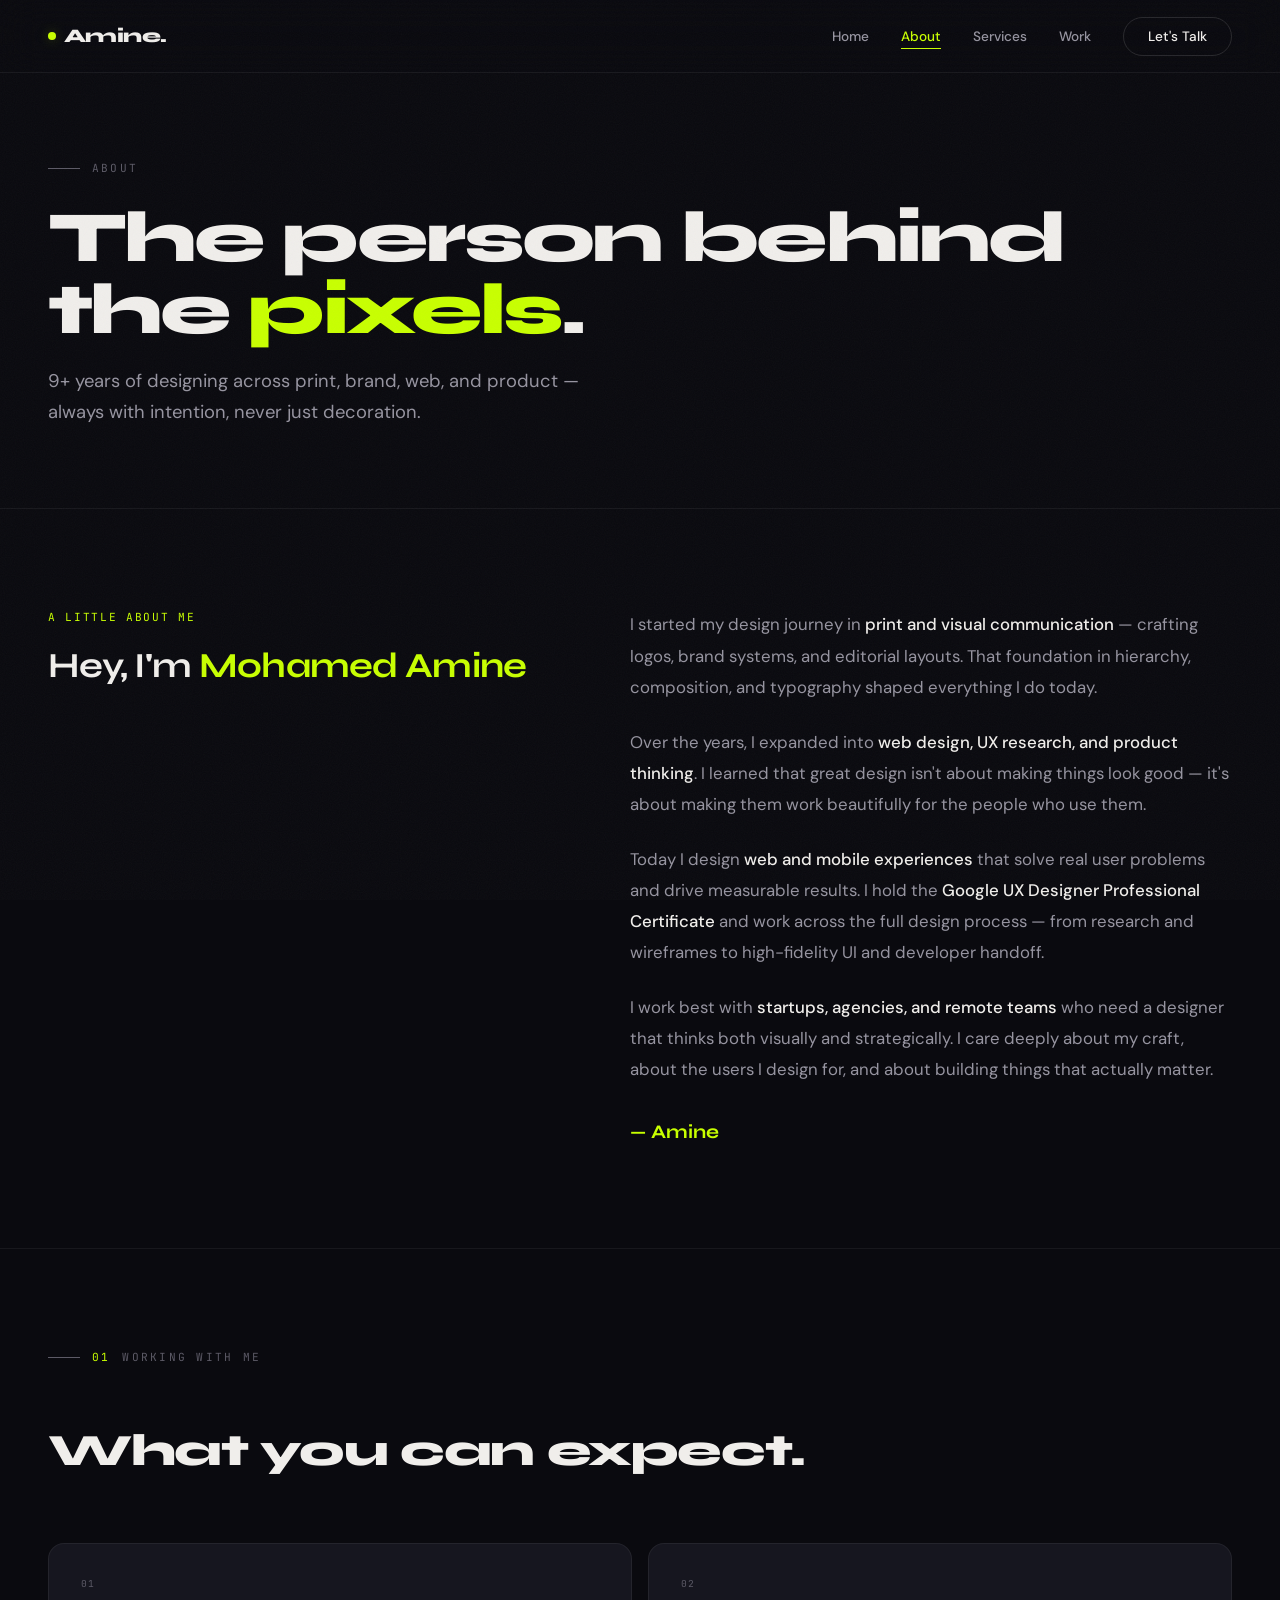
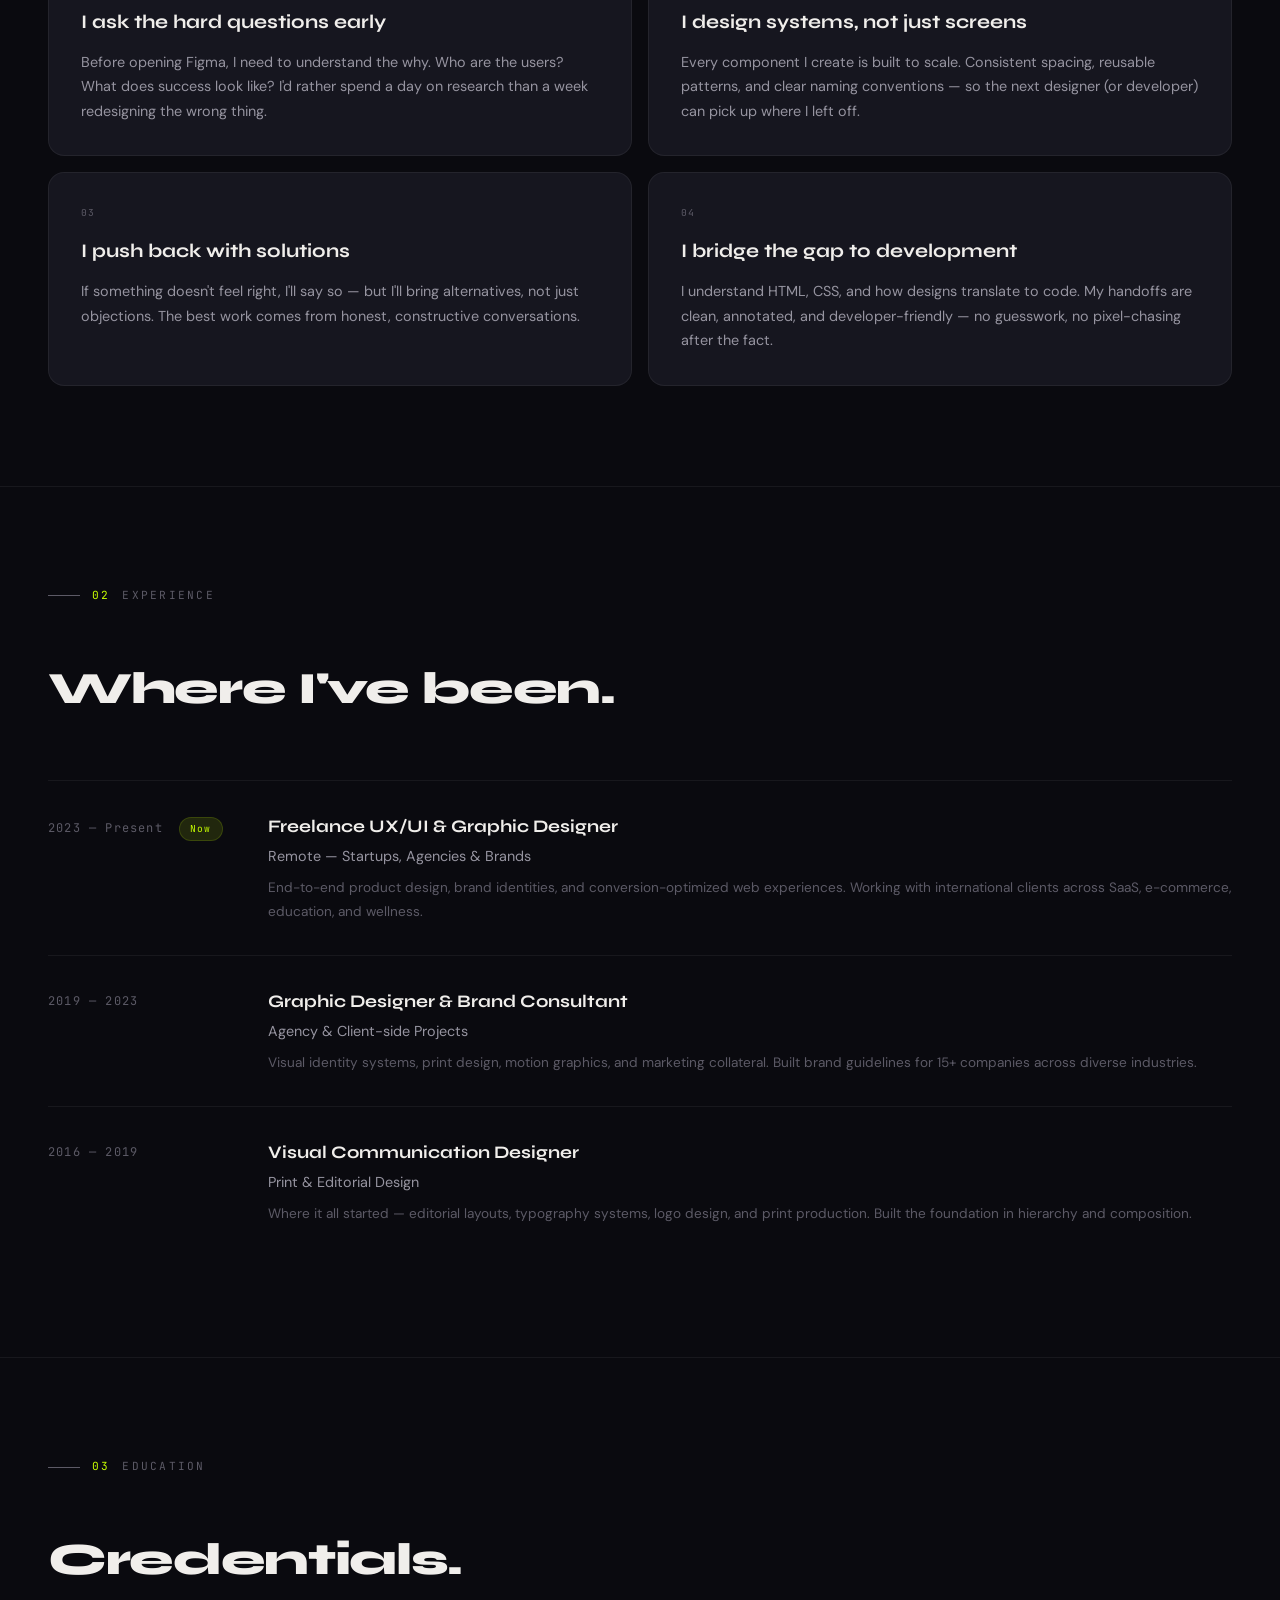
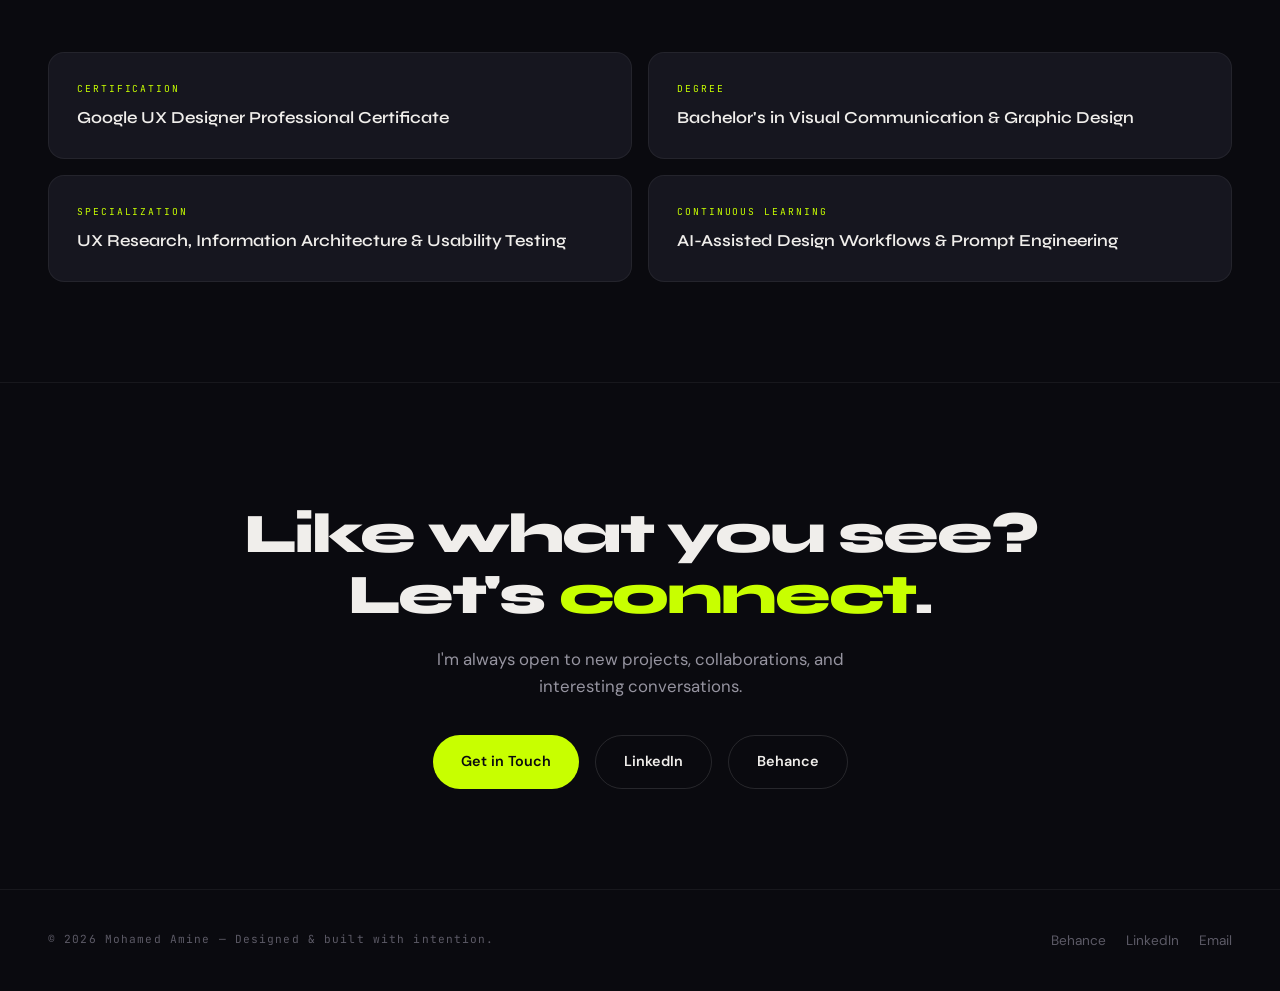
==== about.html @ fc35f78a "Add files via upload Add about page" ====
<!DOCTYPE html>
<html lang="en">
<head>
  <meta charset="UTF-8">
  <meta name="viewport" content="width=device-width, initial-scale=1.0">
  <title>About — Mohamed Amine</title>

  <!-- Same font stack as main portfolio -->
  <link rel="preconnect" href="https://fonts.googleapis.com">
  <link rel="preconnect" href="https://fonts.gstatic.com" crossorigin>
  <link href="https://fonts.googleapis.com/css2?family=Syne:wght@400;500;600;700;800&family=DM+Sans:ital,opsz,wght@0,9..40,300;0,9..40,400;0,9..40,500;0,9..40,600;1,9..40,400&family=JetBrains+Mono:wght@300;400&display=swap" rel="stylesheet">

  <style>
    /* ═══════════════════════════════════════════════════════════════
       DESIGN TOKENS — Same as main portfolio
    ═══════════════════════════════════════════════════════════════ */
    :root {
      --bg-primary: #0a0a0f;
      --bg-secondary: #111118;
      --bg-card: #16161f;
      --bg-card-hover: #1c1c28;
      --text-primary: #f0eeeb;
      --text-secondary: #9694a0;
      --text-muted: #5c5a66;
      --accent: #c8ff00;
      --accent-dim: rgba(200, 255, 0, 0.12);
      --accent-glow: rgba(200, 255, 0, 0.25);
      --accent-secondary: #6366f1;
      --accent-tertiary: #f472b6;
      --border: rgba(255, 255, 255, 0.06);
      --border-hover: rgba(255, 255, 255, 0.12);
      --font-display: 'Syne', sans-serif;
      --font-body: 'DM Sans', sans-serif;
      --font-mono: 'JetBrains Mono', monospace;
      --container: 1280px;
      --radius: 16px;
      --radius-sm: 8px;
      --ease-out: cubic-bezier(0.16, 1, 0.3, 1);
    }

    /* ═══════════════════════════════════════════════════════════════
       RESET
    ═══════════════════════════════════════════════════════════════ */
    *, *::before, *::after { margin: 0; padding: 0; box-sizing: border-box; }
    html { scroll-behavior: smooth; -webkit-font-smoothing: antialiased; }
    body {
      font-family: var(--font-body);
      background: var(--bg-primary);
      color: var(--text-primary);
      line-height: 1.6;
      overflow-x: hidden;
    }
    ::selection { background: var(--accent); color: var(--bg-primary); }
    a { color: inherit; text-decoration: none; }

    /* ═══════════════════════════════════════════════════════════════
       NOISE OVERLAY
    ═══════════════════════════════════════════════════════════════ */
    .noise-overlay {
      position: fixed; inset: 0;
      pointer-events: none; z-index: 9999; opacity: 0.035;
      background-image: url("data:image/svg+xml,%3Csvg viewBox='0 0 256 256' xmlns='http://www.w3.org/2000/svg'%3E%3Cfilter id='noise'%3E%3CfeTurbulence type='fractalNoise' baseFrequency='0.9' numOctaves='4' stitchTiles='stitch'/%3E%3C/filter%3E%3Crect width='100%25' height='100%25' filter='url(%23noise)'/%3E%3C/svg%3E");
      background-repeat: repeat; background-size: 256px 256px;
    }

    /* ═══════════════════════════════════════════════════════════════
       NAVIGATION — Same frosted glass navbar
    ═══════════════════════════════════════════════════════════════ */
    .navbar {
      position: fixed; top: 0; left: 0; width: 100%; z-index: 1000;
      padding: 0 clamp(20px, 4vw, 48px);
      background: rgba(10, 10, 15, 0.8);
      backdrop-filter: blur(20px); -webkit-backdrop-filter: blur(20px);
      box-shadow: 0 1px 0 var(--border);
    }
    .navbar-inner {
      max-width: var(--container); margin: 0 auto;
      display: flex; align-items: center; justify-content: space-between; height: 72px;
    }
    .logo {
      font-family: var(--font-display); font-weight: 800; font-size: 1.2rem;
      letter-spacing: -0.03em; display: flex; align-items: center; gap: 8px;
    }
    .logo-dot {
      width: 8px; height: 8px; border-radius: 50%;
      background: var(--accent); box-shadow: 0 0 12px var(--accent-glow);
      animation: pulse 2s ease-in-out infinite;
    }
    @keyframes pulse { 0%, 100% { opacity: 1; transform: scale(1); } 50% { opacity: 0.6; transform: scale(0.8); } }

    .nav-links { display: flex; align-items: center; gap: 32px; list-style: none; }
    .nav-links a {
      font-size: 0.85rem; font-weight: 500; color: var(--text-secondary);
      transition: color 0.3s; position: relative;
    }
    .nav-links a::after {
      content: ''; position: absolute; bottom: -4px; left: 0;
      width: 0; height: 1.5px; background: var(--accent);
      transition: width 0.3s var(--ease-out);
    }
    .nav-links a:hover { color: var(--text-primary); }
    .nav-links a:hover::after { width: 100%; }
    .nav-links a.active { color: var(--accent); }
    .nav-links a.active::after { width: 100%; }
    .nav-cta {
      padding: 10px 24px; border: 1px solid var(--border-hover);
      border-radius: 100px; color: var(--text-primary) !important;
      transition: all 0.3s var(--ease-out);
    }
    .nav-cta:hover { background: var(--accent); color: var(--bg-primary) !important; border-color: var(--accent); }
    .nav-cta:hover::after { display: none; }

    .hamburger { display: none; flex-direction: column; gap: 5px; cursor: pointer; background: none; border: none; padding: 8px; }
    .hamburger span { display: block; width: 24px; height: 1.5px; background: var(--text-primary); transition: all 0.3s var(--ease-out); }
    .hamburger.active span:nth-child(1) { transform: rotate(45deg) translate(4px, 4px); }
    .hamburger.active span:nth-child(2) { opacity: 0; }
    .hamburger.active span:nth-child(3) { transform: rotate(-45deg) translate(4px, -4px); }

    /* ═══════════════════════════════════════════════════════════════
       UTILITIES
    ═══════════════════════════════════════════════════════════════ */
    .container { max-width: var(--container); margin: 0 auto; padding: 0 clamp(20px, 4vw, 48px); }
    .section-label {
      font-family: var(--font-mono); font-size: 0.7rem; letter-spacing: 0.2em;
      text-transform: uppercase; color: var(--text-muted);
      display: flex; align-items: center; gap: 12px; margin-bottom: 48px;
    }
    .section-label::before { content: ''; width: 32px; height: 1px; background: var(--text-muted); }
    .section-label .num { color: var(--accent); }

    .reveal {
      opacity: 0; transform: translateY(40px);
      transition: opacity 0.8s var(--ease-out), transform 0.8s var(--ease-out);
    }
    .reveal.visible { opacity: 1; transform: translateY(0); }

    /* ═══════════════════════════════════════════════════════════════
       PAGE HERO — Clean, minimal intro
    ═══════════════════════════════════════════════════════════════ */
    .page-hero {
      padding: 160px 0 80px;
      border-bottom: 1px solid var(--border);
    }
    .page-hero-label {
      font-family: var(--font-mono); font-size: 0.7rem; letter-spacing: 0.2em;
      text-transform: uppercase; color: var(--text-muted); margin-bottom: 24px;
      display: flex; align-items: center; gap: 12px;
    }
    .page-hero-label::before { content: ''; width: 32px; height: 1px; background: var(--text-muted); }
    .page-hero h1 {
      font-family: var(--font-display); font-weight: 800;
      font-size: clamp(2.5rem, 6vw, 4.5rem); line-height: 1;
      letter-spacing: -0.04em; margin-bottom: 20px;
    }
    .page-hero h1 .accent { color: var(--accent); }
    .page-hero-sub {
      font-size: 1.15rem; color: var(--text-secondary); max-width: 560px; line-height: 1.7;
    }

    /* ═══════════════════════════════════════════════════════════════
       LETTER SECTION — Personal intro
    ═══════════════════════════════════════════════════════════════ */
    .letter {
      padding: 100px 0;
    }
    .letter-grid {
      display: grid; grid-template-columns: 1fr 1.2fr; gap: 80px; align-items: start;
    }
    .letter-heading {
      font-family: var(--font-display); font-weight: 700;
      font-size: clamp(1.5rem, 3vw, 2.2rem); line-height: 1.3;
      letter-spacing: -0.02em; margin-bottom: 12px;
      position: sticky; top: 100px;
    }
    .letter-heading .accent { color: var(--accent); }
    .letter-intro {
      font-family: var(--font-mono); font-size: 0.7rem; letter-spacing: 0.15em;
      text-transform: uppercase; color: var(--accent); margin-bottom: 16px;
    }
    .letter-body p {
      color: var(--text-secondary); font-size: 1.05rem; line-height: 1.85; margin-bottom: 24px;
    }
    .letter-body strong { color: var(--text-primary); font-weight: 500; }
    .letter-sig {
      font-family: var(--font-display); font-weight: 700; font-size: 1.2rem;
      color: var(--accent); margin-top: 32px;
    }

    /* ═══════════════════════════════════════════════════════════════
       VALUES — Working with me cards (inspired by Carmen)
    ═══════════════════════════════════════════════════════════════ */
    .values {
      padding: 100px 0;
      border-top: 1px solid var(--border);
    }
    .values-heading {
      font-family: var(--font-display); font-weight: 800;
      font-size: clamp(1.8rem, 4vw, 2.8rem); letter-spacing: -0.03em; margin-bottom: 56px;
    }
    .values-grid {
      display: grid; grid-template-columns: repeat(2, 1fr); gap: 16px;
    }
    .value-card {
      padding: 32px; background: var(--bg-card); border: 1px solid var(--border);
      border-radius: var(--radius); transition: all 0.5s var(--ease-out); cursor: default;
      position: relative; overflow: hidden;
    }
    .value-card::before {
      content: ''; position: absolute; top: 0; left: 0; width: 100%; height: 2px;
      background: var(--accent); transform: scaleX(0); transform-origin: left;
      transition: transform 0.5s var(--ease-out);
    }
    .value-card:hover::before { transform: scaleX(1); }
    .value-card:hover { background: var(--bg-card-hover); border-color: var(--border-hover); transform: translateY(-3px); }
    .value-card:nth-child(2)::before { background: var(--accent-secondary); }
    .value-card:nth-child(3)::before { background: var(--accent-tertiary); }
    .value-card:nth-child(4)::before { background: var(--accent-secondary); }
    .value-num {
      font-family: var(--font-mono); font-size: 0.6rem; letter-spacing: 0.15em;
      color: var(--text-muted); margin-bottom: 16px;
    }
    .value-title {
      font-family: var(--font-display); font-weight: 700; font-size: 1.2rem;
      margin-bottom: 12px;
    }
    .value-desc {
      color: var(--text-secondary); font-size: 0.9rem; line-height: 1.7;
    }

    /* ═══════════════════════════════════════════════════════════════
       EXPERIENCE TIMELINE
    ═══════════════════════════════════════════════════════════════ */
    .experience {
      padding: 100px 0;
      border-top: 1px solid var(--border);
    }
    .exp-heading {
      font-family: var(--font-display); font-weight: 800;
      font-size: clamp(1.8rem, 4vw, 2.8rem); letter-spacing: -0.03em; margin-bottom: 56px;
    }
    .timeline { display: flex; flex-direction: column; gap: 0; }
    .timeline-item {
      display: grid; grid-template-columns: 180px 1fr; gap: 40px;
      padding: 32px 0; border-top: 1px solid var(--border);
      transition: all 0.3s var(--ease-out);
    }
    .timeline-item:hover { padding-left: 8px; }
    .timeline-year {
      font-family: var(--font-mono); font-size: 0.75rem; letter-spacing: 0.1em;
      color: var(--text-muted); padding-top: 4px;
    }
    .timeline-year .current {
      display: inline-block; padding: 3px 10px; border-radius: 100px;
      background: var(--accent-dim); border: 1px solid rgba(200, 255, 0, 0.15);
      color: var(--accent); font-size: 0.6rem; margin-left: 8px;
    }
    .timeline-role {
      font-family: var(--font-display); font-weight: 700; font-size: 1.1rem; margin-bottom: 4px;
    }
    .timeline-company { color: var(--text-secondary); font-size: 0.9rem; margin-bottom: 8px; }
    .timeline-desc { color: var(--text-muted); font-size: 0.85rem; line-height: 1.7; }

    /* ═══════════════════════════════════════════════════════════════
       CERTIFICATIONS
    ═══════════════════════════════════════════════════════════════ */
    .certifications {
      padding: 100px 0;
      border-top: 1px solid var(--border);
    }
    .cert-heading {
      font-family: var(--font-display); font-weight: 800;
      font-size: clamp(1.8rem, 4vw, 2.8rem); letter-spacing: -0.03em; margin-bottom: 56px;
    }
    .cert-grid { display: grid; grid-template-columns: repeat(2, 1fr); gap: 16px; }
    .cert-card {
      padding: 28px; background: var(--bg-card); border: 1px solid var(--border);
      border-radius: var(--radius); transition: all 0.4s var(--ease-out);
    }
    .cert-card:hover { background: var(--bg-card-hover); border-color: var(--border-hover); transform: translateY(-2px); }
    .cert-label {
      font-family: var(--font-mono); font-size: 0.6rem; letter-spacing: 0.2em;
      text-transform: uppercase; color: var(--accent); margin-bottom: 10px;
    }
    .cert-name { font-family: var(--font-display); font-weight: 600; font-size: 1.05rem; line-height: 1.4; }

    /* ═══════════════════════════════════════════════════════════════
       CTA
    ═══════════════════════════════════════════════════════════════ */
    .about-cta {
      padding: 120px 0 100px; text-align: center;
      border-top: 1px solid var(--border);
    }
    .about-cta h2 {
      font-family: var(--font-display); font-weight: 800;
      font-size: clamp(2rem, 5vw, 3.5rem); letter-spacing: -0.04em;
      line-height: 1.1; margin-bottom: 20px;
    }
    .about-cta h2 .accent { color: var(--accent); }
    .about-cta p { font-size: 1.05rem; color: var(--text-secondary); margin-bottom: 36px; max-width: 480px; margin-left: auto; margin-right: auto; }
    .cta-links { display: flex; justify-content: center; gap: 16px; flex-wrap: wrap; }
    .cta-link {
      display: inline-flex; align-items: center; gap: 10px;
      padding: 14px 28px; border-radius: 100px; font-weight: 600; font-size: 0.9rem;
      transition: all 0.3s var(--ease-out);
    }
    .cta-link.primary { background: var(--accent); color: var(--bg-primary); }
    .cta-link.primary:hover { box-shadow: 0 8px 32px var(--accent-glow); transform: translateY(-2px); }
    .cta-link.secondary { border: 1px solid var(--border-hover); color: var(--text-primary); }
    .cta-link.secondary:hover { border-color: var(--text-primary); background: rgba(255,255,255,0.04); }

    /* ═══════════════════════════════════════════════════════════════
       FOOTER
    ═══════════════════════════════════════════════════════════════ */
    .footer { padding: 40px 0; border-top: 1px solid var(--border); }
    .footer-inner { display: flex; align-items: center; justify-content: space-between; }
    .footer-copy { font-family: var(--font-mono); font-size: 0.7rem; letter-spacing: 0.1em; color: var(--text-muted); }
    .footer-social { display: flex; gap: 20px; }
    .footer-social a { font-size: 0.85rem; color: var(--text-muted); transition: color 0.3s; }
    .footer-social a:hover { color: var(--accent); }

    /* ═══════════════════════════════════════════════════════════════
       RESPONSIVE
    ═══════════════════════════════════════════════════════════════ */
    @media (max-width: 768px) {
      .nav-links {
        display: none; position: fixed; top: 72px; left: 0; width: 100%;
        background: rgba(10, 10, 15, 0.97); backdrop-filter: blur(20px);
        flex-direction: column; padding: 32px; gap: 24px;
        border-bottom: 1px solid var(--border); z-index: 999;
      }
      .nav-links.open { display: flex; }
      .hamburger { display: flex; }

      .page-hero { padding: 120px 0 60px; }
      .letter { padding: 60px 0; }
      .letter-grid { grid-template-columns: 1fr; gap: 40px; }
      .letter-heading { position: static; }
      .values, .experience, .certifications { padding: 60px 0; }
      .values-grid { grid-template-columns: 1fr; }
      .cert-grid { grid-template-columns: 1fr; }
      .timeline-item { grid-template-columns: 1fr; gap: 8px; }
      .about-cta { padding: 80px 0 60px; }
      .footer-inner { flex-direction: column; gap: 16px; text-align: center; }
      .cta-links { flex-direction: column; align-items: center; }
    }
  </style>
</head>
<body>

  <div class="noise-overlay"></div>

  <!-- ═══════════════════════════════════════════════════════════
       NAVIGATION — Same as main portfolio
  ═══════════════════════════════════════════════════════════ -->
  <nav class="navbar">
    <div class="navbar-inner">
      <a href="index.html" class="logo"><span class="logo-dot"></span> Amine.</a>
      <ul class="nav-links" id="navLinks">
        <li><a href="index.html">Home</a></li>
        <li><a href="about.html" class="active">About</a></li>
        <li><a href="index.html#services">Services</a></li>
        <li><a href="index.html#work">Work</a></li>
        <li><a href="index.html#contact" class="nav-cta">Let's Talk</a></li>
      </ul>
      <button class="hamburger" id="hamburger" aria-label="Toggle navigation">
        <span></span><span></span><span></span>
      </button>
    </div>
  </nav>

  <!-- ═══════════════════════════════════════════════════════════
       PAGE HERO
  ═══════════════════════════════════════════════════════════ -->
  <section class="page-hero">
    <div class="container">
      <div class="page-hero-label">About</div>
      <h1>The person behind<br>the <span class="accent">pixels</span>.</h1>
      <p class="page-hero-sub">
        9+ years of designing across print, brand, web, and product —
        always with intention, never just decoration.
      </p>
    </div>
  </section>

  <!-- ═══════════════════════════════════════════════════════════
       PERSONAL LETTER
  ═══════════════════════════════════════════════════════════ -->
  <section class="letter">
    <div class="container">
      <div class="letter-grid">
        <div>
          <div class="letter-intro">A little about me</div>
          <h2 class="letter-heading">
            Hey, I'm <span class="accent">Mohamed Amine</span>
          </h2>
        </div>

        <div class="letter-body reveal">
          <p>
            I started my design journey in <strong>print and visual communication</strong> —
            crafting logos, brand systems, and editorial layouts. That foundation in
            hierarchy, composition, and typography shaped everything I do today.
          </p>
          <p>
            Over the years, I expanded into <strong>web design, UX research, and product thinking</strong>.
            I learned that great design isn't about making things look good — it's about
            making them work beautifully for the people who use them.
          </p>
          <p>
            Today I design <strong>web and mobile experiences</strong> that solve real user problems
            and drive measurable results. I hold the <strong>Google UX Designer Professional Certificate</strong>
            and work across the full design process — from research and wireframes to
            high-fidelity UI and developer handoff.
          </p>
          <p>
            I work best with <strong>startups, agencies, and remote teams</strong> who need a designer
            that thinks both visually and strategically. I care deeply about my craft,
            about the users I design for, and about building things that actually matter.
          </p>
          <div class="letter-sig">— Amine</div>
        </div>
      </div>
    </div>
  </section>

  <!-- ═══════════════════════════════════════════════════════════
       WORKING WITH ME
  ═══════════════════════════════════════════════════════════ -->
  <section class="values">
    <div class="container">
      <div class="section-label reveal"><span class="num">01</span> Working with me</div>
      <h2 class="values-heading reveal">What you can expect.</h2>

      <div class="values-grid">
        <div class="value-card reveal">
          <div class="value-num">01</div>
          <h3 class="value-title">I ask the hard questions early</h3>
          <p class="value-desc">
            Before opening Figma, I need to understand the why. Who are the users?
            What does success look like? I'd rather spend a day on research than
            a week redesigning the wrong thing.
          </p>
        </div>

        <div class="value-card reveal">
          <div class="value-num">02</div>
          <h3 class="value-title">I design systems, not just screens</h3>
          <p class="value-desc">
            Every component I create is built to scale. Consistent spacing, reusable patterns,
            and clear naming conventions — so the next designer (or developer) can pick up where I left off.
          </p>
        </div>

        <div class="value-card reveal">
          <div class="value-num">03</div>
          <h3 class="value-title">I push back with solutions</h3>
          <p class="value-desc">
            If something doesn't feel right, I'll say so — but I'll bring alternatives,
            not just objections. The best work comes from honest, constructive conversations.
          </p>
        </div>

        <div class="value-card reveal">
          <div class="value-num">04</div>
          <h3 class="value-title">I bridge the gap to development</h3>
          <p class="value-desc">
            I understand HTML, CSS, and how designs translate to code. My handoffs are clean,
            annotated, and developer-friendly — no guesswork, no pixel-chasing after the fact.
          </p>
        </div>
      </div>
    </div>
  </section>

  <!-- ═══════════════════════════════════════════════════════════
       EXPERIENCE TIMELINE
  ═══════════════════════════════════════════════════════════ -->
  <section class="experience">
    <div class="container">
      <div class="section-label reveal"><span class="num">02</span> Experience</div>
      <h2 class="exp-heading reveal">Where I've been.</h2>

      <div class="timeline">
        <div class="timeline-item reveal">
          <div class="timeline-year">2023 — Present <span class="current">Now</span></div>
          <div>
            <div class="timeline-role">Freelance UX/UI & Graphic Designer</div>
            <div class="timeline-company">Remote — Startups, Agencies & Brands</div>
            <div class="timeline-desc">
              End-to-end product design, brand identities, and conversion-optimized web experiences.
              Working with international clients across SaaS, e-commerce, education, and wellness.
            </div>
          </div>
        </div>

        <div class="timeline-item reveal">
          <div class="timeline-year">2019 — 2023</div>
          <div>
            <div class="timeline-role">Graphic Designer & Brand Consultant</div>
            <div class="timeline-company">Agency & Client-side Projects</div>
            <div class="timeline-desc">
              Visual identity systems, print design, motion graphics, and marketing collateral.
              Built brand guidelines for 15+ companies across diverse industries.
            </div>
          </div>
        </div>

        <div class="timeline-item reveal">
          <div class="timeline-year">2016 — 2019</div>
          <div>
            <div class="timeline-role">Visual Communication Designer</div>
            <div class="timeline-company">Print & Editorial Design</div>
            <div class="timeline-desc">
              Where it all started — editorial layouts, typography systems, logo design,
              and print production. Built the foundation in hierarchy and composition.
            </div>
          </div>
        </div>
      </div>
    </div>
  </section>

  <!-- ═══════════════════════════════════════════════════════════
       CERTIFICATIONS & EDUCATION
  ═══════════════════════════════════════════════════════════ -->
  <section class="certifications">
    <div class="container">
      <div class="section-label reveal"><span class="num">03</span> Education</div>
      <h2 class="cert-heading reveal">Credentials.</h2>

      <div class="cert-grid">
        <div class="cert-card reveal">
          <div class="cert-label">Certification</div>
          <div class="cert-name">Google UX Designer Professional Certificate</div>
        </div>
        <div class="cert-card reveal">
          <div class="cert-label">Degree</div>
          <div class="cert-name">Bachelor's in Visual Communication & Graphic Design</div>
        </div>
        <div class="cert-card reveal">
          <div class="cert-label">Specialization</div>
          <div class="cert-name">UX Research, Information Architecture & Usability Testing</div>
        </div>
        <div class="cert-card reveal">
          <div class="cert-label">Continuous Learning</div>
          <div class="cert-name">AI-Assisted Design Workflows & Prompt Engineering</div>
        </div>
      </div>
    </div>
  </section>

  <!-- ═══════════════════════════════════════════════════════════
       CTA
  ═══════════════════════════════════════════════════════════ -->
  <section class="about-cta">
    <div class="container reveal">
      <h2>Like what you see?<br>Let's <span class="accent">connect</span>.</h2>
      <p>I'm always open to new projects, collaborations, and interesting conversations.</p>
      <div class="cta-links">
        <a href="mailto:amine.azd@gmail.com" class="cta-link primary">Get in Touch</a>
        <a href="https://www.linkedin.com/in/azennoud-mohamed-amine/" target="_blank" class="cta-link secondary">LinkedIn</a>
        <a href="https://www.behance.net/amine_yaga" target="_blank" class="cta-link secondary">Behance</a>
      </div>
    </div>
  </section>

  <!-- ═══════════════════════════════════════════════════════════
       FOOTER
  ═══════════════════════════════════════════════════════════ -->
  <footer class="footer">
    <div class="container">
      <div class="footer-inner">
        <div class="footer-copy">© 2026 Mohamed Amine — Designed & built with intention.</div>
        <div class="footer-social">
          <a href="https://www.behance.net/amine_yaga" target="_blank">Behance</a>
          <a href="https://www.linkedin.com/in/azennoud-mohamed-amine/" target="_blank">LinkedIn</a>
          <a href="mailto:amine.azd@gmail.com">Email</a>
        </div>
      </div>
    </div>
  </footer>

  <!-- ═══════════════════════════════════════════════════════════
       JAVASCRIPT
  ═══════════════════════════════════════════════════════════ -->
  <script>
    /* Mobile nav toggle */
    const hamburger = document.getElementById('hamburger');
    const navLinks = document.getElementById('navLinks');
    hamburger.addEventListener('click', () => {
      navLinks.classList.toggle('open');
      hamburger.classList.toggle('active');
    });
    navLinks.querySelectorAll('a').forEach(link => {
      link.addEventListener('click', () => { navLinks.classList.remove('open'); hamburger.classList.remove('active'); });
    });

    /* Scroll reveal */
    const revealObserver = new IntersectionObserver((entries) => {
      entries.forEach(entry => {
        if (entry.isIntersecting) { entry.target.classList.add('visible'); revealObserver.unobserve(entry.target); }
      });
    }, { threshold: 0.15, rootMargin: '0px 0px -60px 0px' });
    document.querySelectorAll('.reveal').forEach(el => revealObserver.observe(el));
  </script>

</body>
</html>
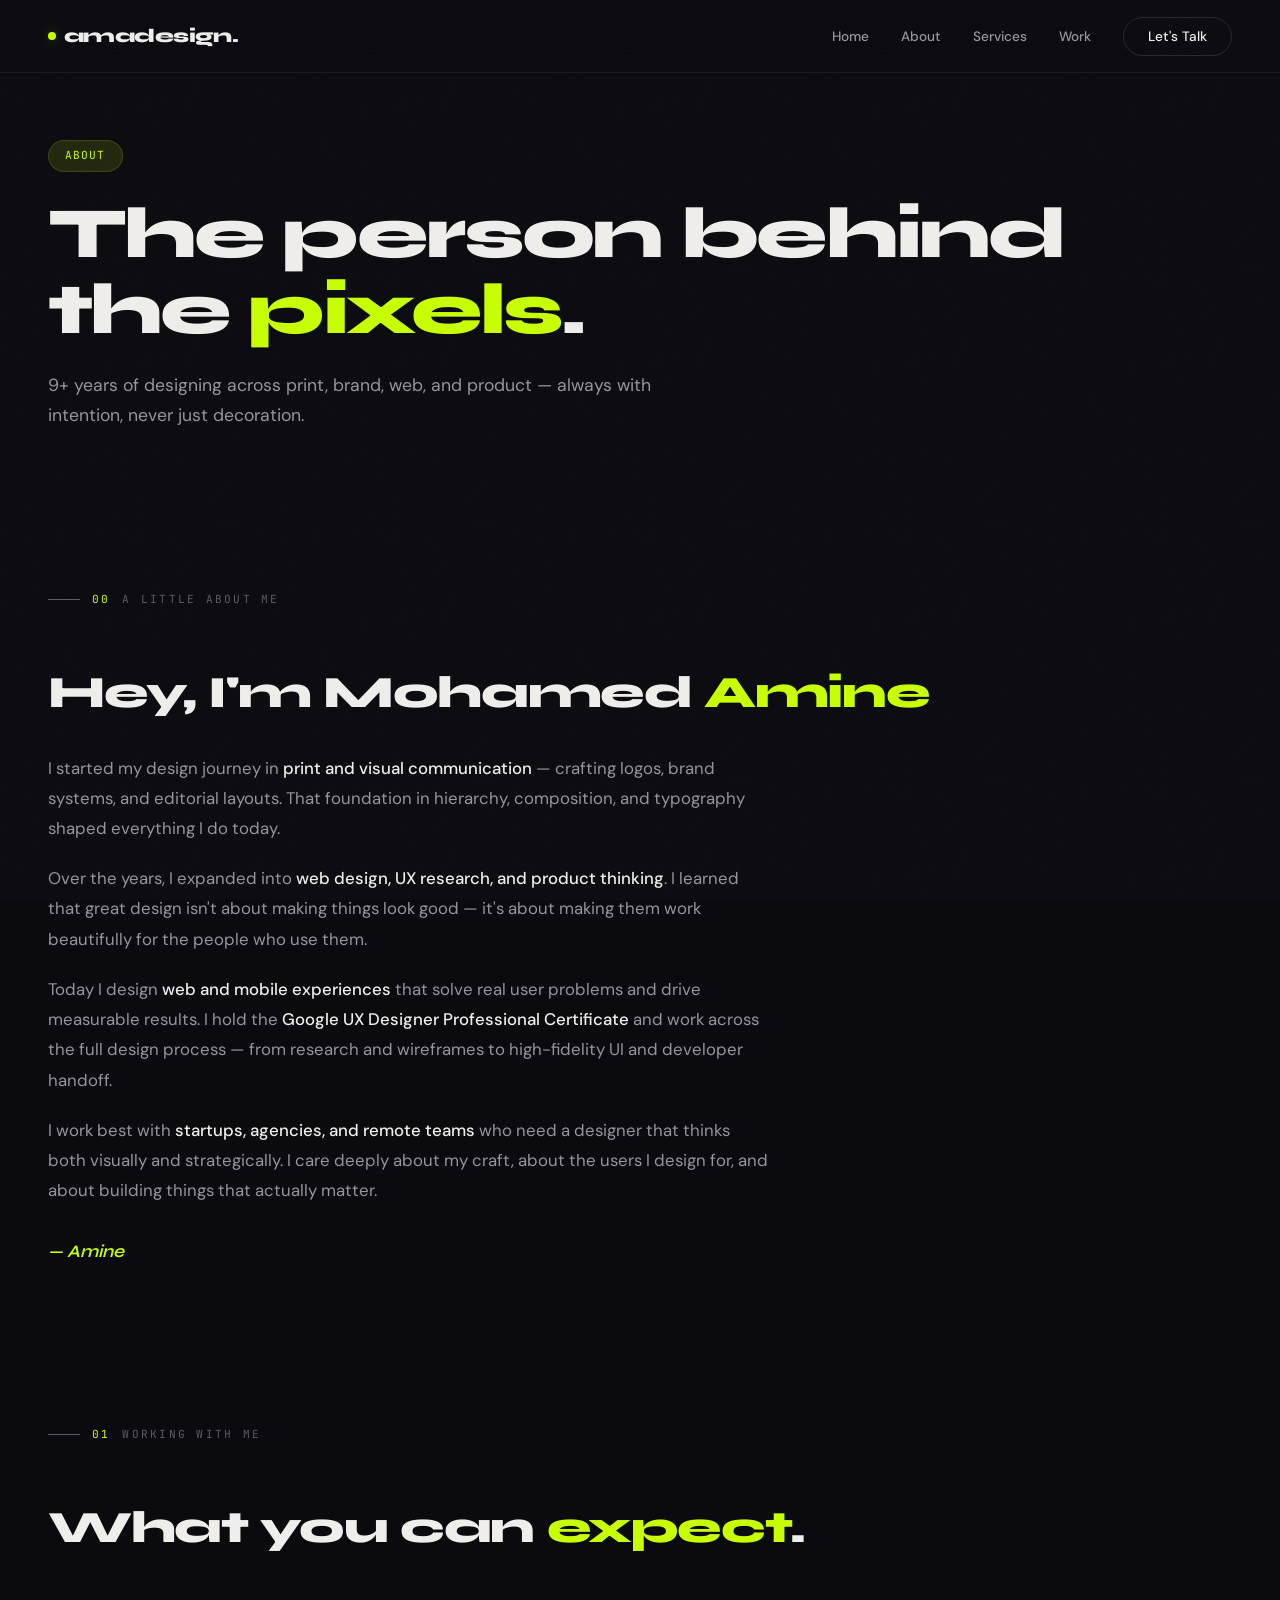
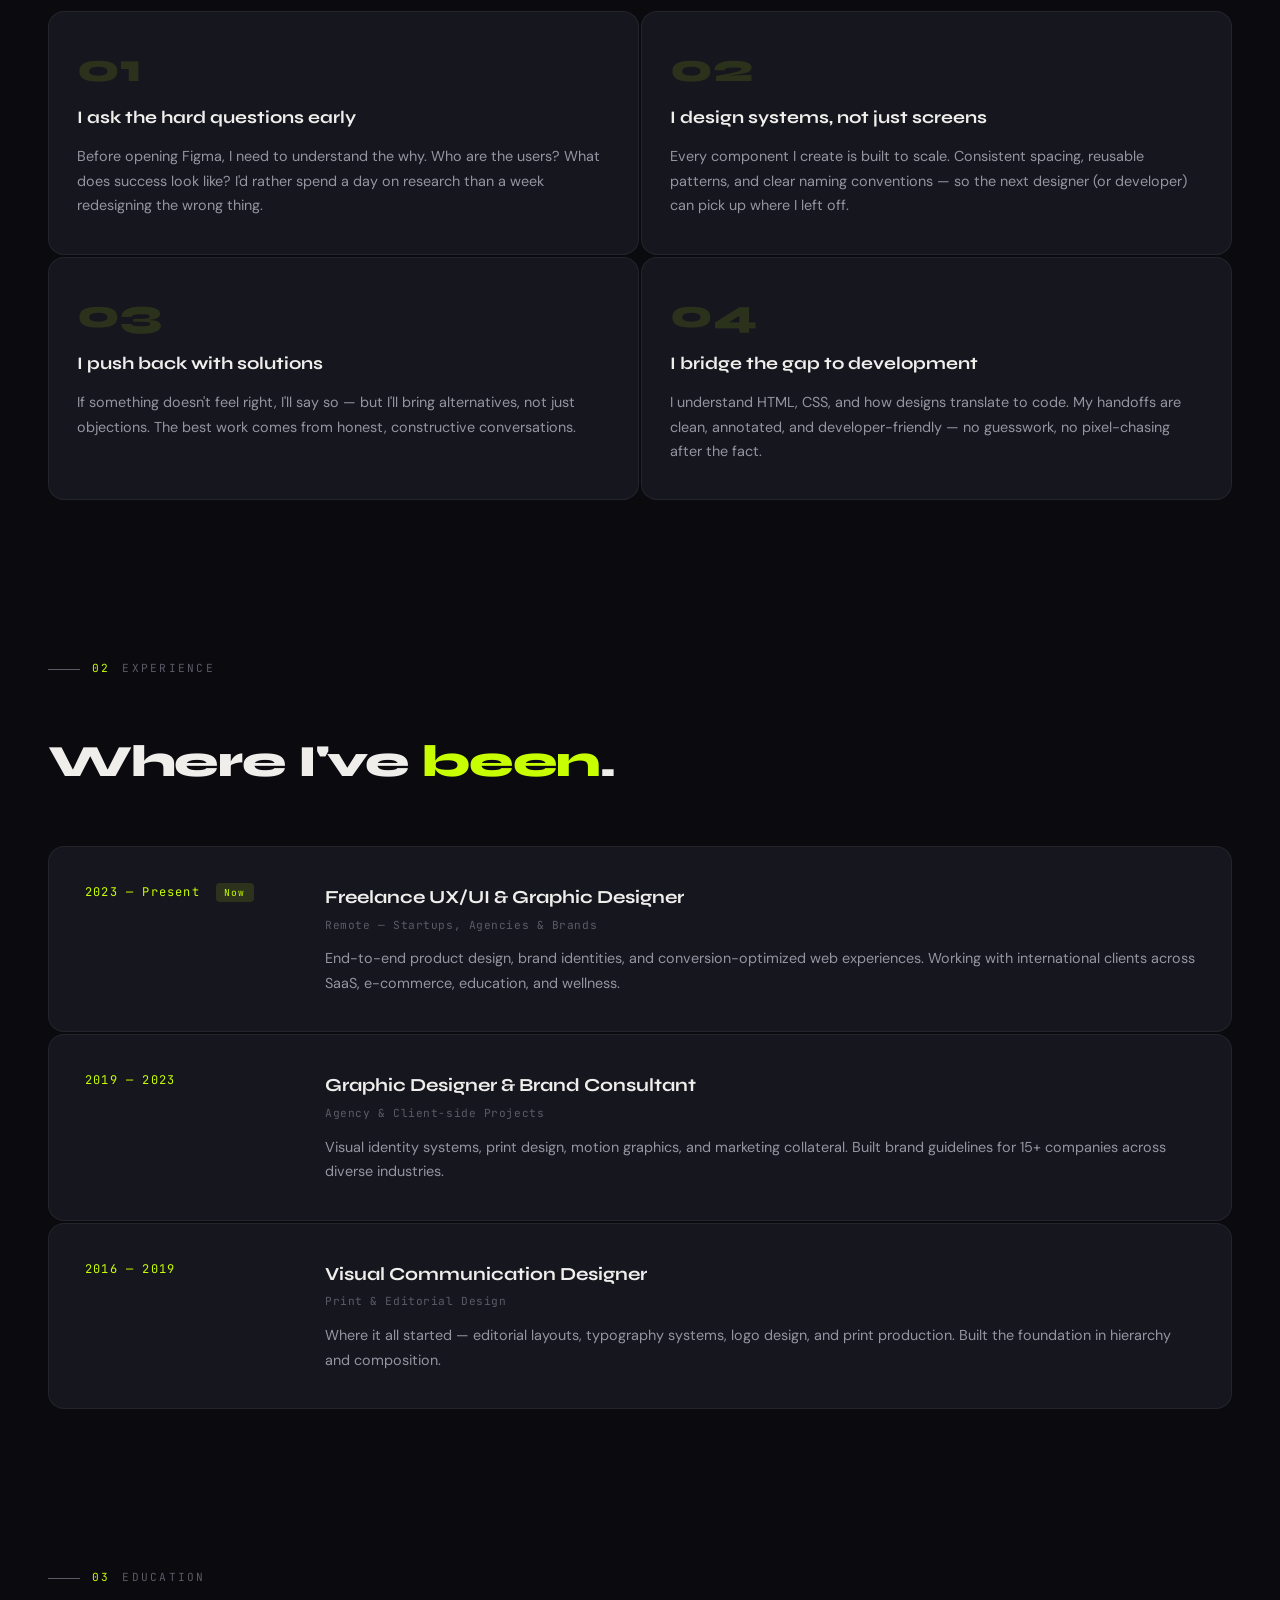
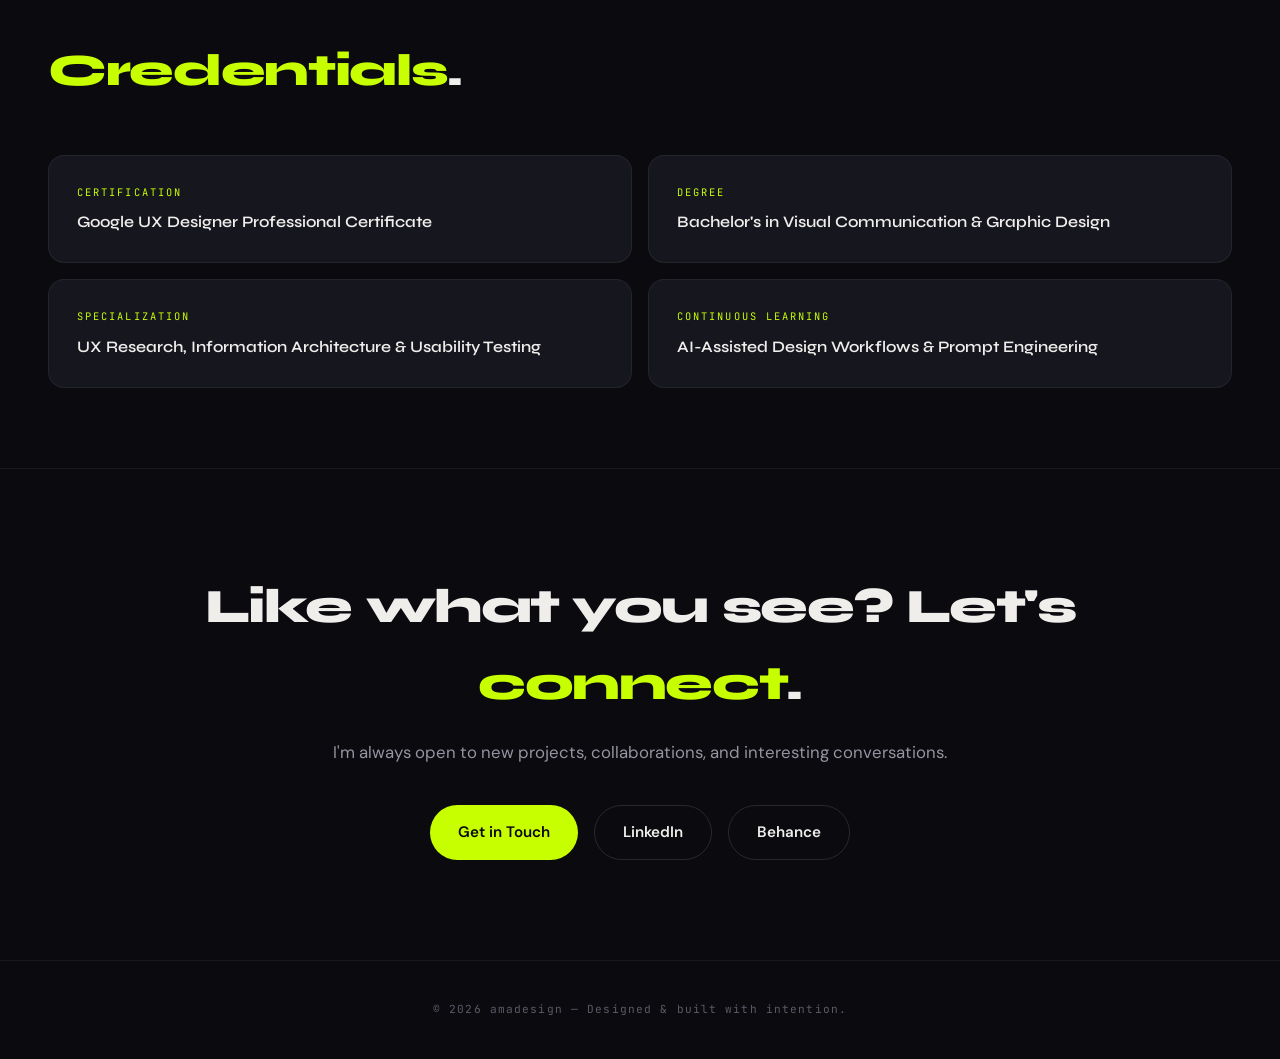
==== commit 1b74f8d7: "update about" ====
--- a/about.html
+++ b/about.html
@@ -3,558 +3,250 @@
 <head>
   <meta charset="UTF-8">
   <meta name="viewport" content="width=device-width, initial-scale=1.0">
-  <title>About — Mohamed Amine</title>
-
-  <!-- Same font stack as main portfolio -->
+  <title>About — Mohamed Amine — amadesign</title>
   <link rel="preconnect" href="https://fonts.googleapis.com">
   <link rel="preconnect" href="https://fonts.gstatic.com" crossorigin>
   <link href="https://fonts.googleapis.com/css2?family=Syne:wght@400;500;600;700;800&family=DM+Sans:ital,opsz,wght@0,9..40,300;0,9..40,400;0,9..40,500;0,9..40,600;1,9..40,400&family=JetBrains+Mono:wght@300;400&display=swap" rel="stylesheet">
-
   <style>
-    /* ═══════════════════════════════════════════════════════════════
-       DESIGN TOKENS — Same as main portfolio
-    ═══════════════════════════════════════════════════════════════ */
     :root {
-      --bg-primary: #0a0a0f;
-      --bg-secondary: #111118;
-      --bg-card: #16161f;
-      --bg-card-hover: #1c1c28;
-      --text-primary: #f0eeeb;
-      --text-secondary: #9694a0;
-      --text-muted: #5c5a66;
-      --accent: #c8ff00;
-      --accent-dim: rgba(200, 255, 0, 0.12);
-      --accent-glow: rgba(200, 255, 0, 0.25);
-      --accent-secondary: #6366f1;
-      --accent-tertiary: #f472b6;
-      --border: rgba(255, 255, 255, 0.06);
-      --border-hover: rgba(255, 255, 255, 0.12);
-      --font-display: 'Syne', sans-serif;
-      --font-body: 'DM Sans', sans-serif;
-      --font-mono: 'JetBrains Mono', monospace;
-      --container: 1280px;
-      --radius: 16px;
-      --radius-sm: 8px;
-      --ease-out: cubic-bezier(0.16, 1, 0.3, 1);
+      --bg-primary: #0a0a0f; --bg-secondary: #111118; --bg-card: #16161f; --bg-card-hover: #1c1c28; --bg-elevated: #1e1e2a;
+      --text-primary: #f0eeeb; --text-secondary: #9694a0; --text-muted: #5c5a66; --text-accent: #c8ff00;
+      --accent: #c8ff00; --accent-dim: rgba(200, 255, 0, 0.12); --accent-glow: rgba(200, 255, 0, 0.25); --accent-secondary: #6366f1; --accent-tertiary: #f472b6;
+      --border: rgba(255, 255, 255, 0.06); --border-hover: rgba(255, 255, 255, 0.12); --glass: rgba(255, 255, 255, 0.03);
+      --font-display: 'Syne', sans-serif; --font-body: 'DM Sans', sans-serif; --font-mono: 'JetBrains Mono', monospace;
+      --container: 1280px; --radius: 16px; --radius-sm: 8px; --ease-out: cubic-bezier(0.16, 1, 0.3, 1);
     }
-
-    /* ═══════════════════════════════════════════════════════════════
-       RESET
-    ═══════════════════════════════════════════════════════════════ */
     *, *::before, *::after { margin: 0; padding: 0; box-sizing: border-box; }
     html { scroll-behavior: smooth; -webkit-font-smoothing: antialiased; }
-    body {
-      font-family: var(--font-body);
-      background: var(--bg-primary);
-      color: var(--text-primary);
-      line-height: 1.6;
-      overflow-x: hidden;
-    }
+    body { font-family: var(--font-body); background: var(--bg-primary); color: var(--text-primary); line-height: 1.6; overflow-x: hidden; }
     ::selection { background: var(--accent); color: var(--bg-primary); }
     a { color: inherit; text-decoration: none; }
-
-    /* ═══════════════════════════════════════════════════════════════
-       NOISE OVERLAY
-    ═══════════════════════════════════════════════════════════════ */
-    .noise-overlay {
-      position: fixed; inset: 0;
-      pointer-events: none; z-index: 9999; opacity: 0.035;
-      background-image: url("data:image/svg+xml,%3Csvg viewBox='0 0 256 256' xmlns='http://www.w3.org/2000/svg'%3E%3Cfilter id='noise'%3E%3CfeTurbulence type='fractalNoise' baseFrequency='0.9' numOctaves='4' stitchTiles='stitch'/%3E%3C/filter%3E%3Crect width='100%25' height='100%25' filter='url(%23noise)'/%3E%3C/svg%3E");
-      background-repeat: repeat; background-size: 256px 256px;
-    }
-
-    /* ═══════════════════════════════════════════════════════════════
-       NAVIGATION — Same frosted glass navbar
-    ═══════════════════════════════════════════════════════════════ */
-    .navbar {
-      position: fixed; top: 0; left: 0; width: 100%; z-index: 1000;
-      padding: 0 clamp(20px, 4vw, 48px);
-      background: rgba(10, 10, 15, 0.8);
-      backdrop-filter: blur(20px); -webkit-backdrop-filter: blur(20px);
-      box-shadow: 0 1px 0 var(--border);
-    }
-    .navbar-inner {
-      max-width: var(--container); margin: 0 auto;
-      display: flex; align-items: center; justify-content: space-between; height: 72px;
-    }
-    .logo {
-      font-family: var(--font-display); font-weight: 800; font-size: 1.2rem;
-      letter-spacing: -0.03em; display: flex; align-items: center; gap: 8px;
-    }
-    .logo-dot {
-      width: 8px; height: 8px; border-radius: 50%;
-      background: var(--accent); box-shadow: 0 0 12px var(--accent-glow);
-      animation: pulse 2s ease-in-out infinite;
-    }
+    img { max-width: 100%; display: block; }
+    .container { max-width: var(--container); margin: 0 auto; padding: 0 clamp(20px, 4vw, 48px); }
+
+    /* ── Navbar ── */
+    .navbar { position: fixed; top: 0; left: 0; width: 100%; z-index: 1000; padding: 0 clamp(20px, 4vw, 48px); background: rgba(10, 10, 15, 0.8); backdrop-filter: blur(20px); -webkit-backdrop-filter: blur(20px); box-shadow: 0 1px 0 var(--border); }
+    .navbar-inner { max-width: var(--container); margin: 0 auto; display: flex; align-items: center; justify-content: space-between; height: 72px; }
+    .logo { font-family: var(--font-display); font-weight: 800; font-size: 1.2rem; letter-spacing: -0.03em; display: flex; align-items: center; gap: 8px; }
+    .logo-dot { width: 8px; height: 8px; border-radius: 50%; background: var(--accent); box-shadow: 0 0 12px var(--accent-glow); animation: pulse 2s ease-in-out infinite; }
     @keyframes pulse { 0%, 100% { opacity: 1; transform: scale(1); } 50% { opacity: 0.6; transform: scale(0.8); } }
-
     .nav-links { display: flex; align-items: center; gap: 32px; list-style: none; }
-    .nav-links a {
-      font-size: 0.85rem; font-weight: 500; color: var(--text-secondary);
-      transition: color 0.3s; position: relative;
-    }
-    .nav-links a::after {
-      content: ''; position: absolute; bottom: -4px; left: 0;
-      width: 0; height: 1.5px; background: var(--accent);
-      transition: width 0.3s var(--ease-out);
-    }
+    .nav-links a { font-family: var(--font-body); font-size: 0.85rem; font-weight: 500; color: var(--text-secondary); transition: color 0.3s; position: relative; }
+    .nav-links a::after { content: ''; position: absolute; bottom: -4px; left: 0; width: 0; height: 1.5px; background: var(--accent); transition: width 0.3s var(--ease-out); }
     .nav-links a:hover { color: var(--text-primary); }
     .nav-links a:hover::after { width: 100%; }
-    .nav-links a.active { color: var(--accent); }
-    .nav-links a.active::after { width: 100%; }
-    .nav-cta {
-      padding: 10px 24px; border: 1px solid var(--border-hover);
-      border-radius: 100px; color: var(--text-primary) !important;
-      transition: all 0.3s var(--ease-out);
-    }
+    .nav-cta { padding: 10px 24px; border: 1px solid var(--border-hover); border-radius: 100px; font-size: 0.85rem; font-weight: 500; color: var(--text-primary) !important; transition: all 0.3s var(--ease-out); }
     .nav-cta:hover { background: var(--accent); color: var(--bg-primary) !important; border-color: var(--accent); }
     .nav-cta:hover::after { display: none; }
-
     .hamburger { display: none; flex-direction: column; gap: 5px; cursor: pointer; background: none; border: none; padding: 8px; }
     .hamburger span { display: block; width: 24px; height: 1.5px; background: var(--text-primary); transition: all 0.3s var(--ease-out); }
-    .hamburger.active span:nth-child(1) { transform: rotate(45deg) translate(4px, 4px); }
-    .hamburger.active span:nth-child(2) { opacity: 0; }
-    .hamburger.active span:nth-child(3) { transform: rotate(-45deg) translate(4px, -4px); }
-
-    /* ═══════════════════════════════════════════════════════════════
-       UTILITIES
-    ═══════════════════════════════════════════════════════════════ */
-    .container { max-width: var(--container); margin: 0 auto; padding: 0 clamp(20px, 4vw, 48px); }
-    .section-label {
-      font-family: var(--font-mono); font-size: 0.7rem; letter-spacing: 0.2em;
-      text-transform: uppercase; color: var(--text-muted);
-      display: flex; align-items: center; gap: 12px; margin-bottom: 48px;
-    }
+
+    /* ── Noise ── */
+    .noise-overlay { position: fixed; top: 0; left: 0; width: 100%; height: 100%; pointer-events: none; z-index: 9999; opacity: 0.035; background-image: url("data:image/svg+xml,%3Csvg viewBox='0 0 256 256' xmlns='http://www.w3.org/2000/svg'%3E%3Cfilter id='noise'%3E%3CfeTurbulence type='fractalNoise' baseFrequency='0.9' numOctaves='4' stitchTiles='stitch'/%3E%3C/filter%3E%3Crect width='100%25' height='100%25' filter='url(%23noise)'/%3E%3C/svg%3E"); background-repeat: repeat; background-size: 256px 256px; }
+
+    /* ── Section labels ── */
+    .section-label { font-family: var(--font-mono); font-size: 0.7rem; letter-spacing: 0.2em; text-transform: uppercase; color: var(--text-muted); display: flex; align-items: center; gap: 12px; margin-bottom: 48px; }
     .section-label::before { content: ''; width: 32px; height: 1px; background: var(--text-muted); }
     .section-label .num { color: var(--accent); }
 
-    .reveal {
-      opacity: 0; transform: translateY(40px);
-      transition: opacity 0.8s var(--ease-out), transform 0.8s var(--ease-out);
-    }
+    /* ── Reveal ── */
+    .reveal { opacity: 0; transform: translateY(40px); transition: opacity 0.8s var(--ease-out), transform 0.8s var(--ease-out); }
     .reveal.visible { opacity: 1; transform: translateY(0); }
 
-    /* ═══════════════════════════════════════════════════════════════
-       PAGE HERO — Clean, minimal intro
-    ═══════════════════════════════════════════════════════════════ */
-    .page-hero {
-      padding: 160px 0 80px;
-      border-bottom: 1px solid var(--border);
-    }
-    .page-hero-label {
-      font-family: var(--font-mono); font-size: 0.7rem; letter-spacing: 0.2em;
-      text-transform: uppercase; color: var(--text-muted); margin-bottom: 24px;
-      display: flex; align-items: center; gap: 12px;
-    }
-    .page-hero-label::before { content: ''; width: 32px; height: 1px; background: var(--text-muted); }
-    .page-hero h1 {
-      font-family: var(--font-display); font-weight: 800;
-      font-size: clamp(2.5rem, 6vw, 4.5rem); line-height: 1;
-      letter-spacing: -0.04em; margin-bottom: 20px;
-    }
-    .page-hero h1 .accent { color: var(--accent); }
-    .page-hero-sub {
-      font-size: 1.15rem; color: var(--text-secondary); max-width: 560px; line-height: 1.7;
-    }
-
-    /* ═══════════════════════════════════════════════════════════════
-       LETTER SECTION — Personal intro
-    ═══════════════════════════════════════════════════════════════ */
-    .letter {
-      padding: 100px 0;
-    }
-    .letter-grid {
-      display: grid; grid-template-columns: 1fr 1.2fr; gap: 80px; align-items: start;
-    }
-    .letter-heading {
-      font-family: var(--font-display); font-weight: 700;
-      font-size: clamp(1.5rem, 3vw, 2.2rem); line-height: 1.3;
-      letter-spacing: -0.02em; margin-bottom: 12px;
-      position: sticky; top: 100px;
-    }
-    .letter-heading .accent { color: var(--accent); }
-    .letter-intro {
-      font-family: var(--font-mono); font-size: 0.7rem; letter-spacing: 0.15em;
-      text-transform: uppercase; color: var(--accent); margin-bottom: 16px;
-    }
-    .letter-body p {
-      color: var(--text-secondary); font-size: 1.05rem; line-height: 1.85; margin-bottom: 24px;
-    }
-    .letter-body strong { color: var(--text-primary); font-weight: 500; }
-    .letter-sig {
-      font-family: var(--font-display); font-weight: 700; font-size: 1.2rem;
-      color: var(--accent); margin-top: 32px;
-    }
-
-    /* ═══════════════════════════════════════════════════════════════
-       VALUES — Working with me cards (inspired by Carmen)
-    ═══════════════════════════════════════════════════════════════ */
-    .values {
-      padding: 100px 0;
-      border-top: 1px solid var(--border);
-    }
-    .values-heading {
-      font-family: var(--font-display); font-weight: 800;
-      font-size: clamp(1.8rem, 4vw, 2.8rem); letter-spacing: -0.03em; margin-bottom: 56px;
-    }
-    .values-grid {
-      display: grid; grid-template-columns: repeat(2, 1fr); gap: 16px;
-    }
-    .value-card {
-      padding: 32px; background: var(--bg-card); border: 1px solid var(--border);
-      border-radius: var(--radius); transition: all 0.5s var(--ease-out); cursor: default;
-      position: relative; overflow: hidden;
-    }
-    .value-card::before {
-      content: ''; position: absolute; top: 0; left: 0; width: 100%; height: 2px;
-      background: var(--accent); transform: scaleX(0); transform-origin: left;
-      transition: transform 0.5s var(--ease-out);
-    }
-    .value-card:hover::before { transform: scaleX(1); }
-    .value-card:hover { background: var(--bg-card-hover); border-color: var(--border-hover); transform: translateY(-3px); }
-    .value-card:nth-child(2)::before { background: var(--accent-secondary); }
-    .value-card:nth-child(3)::before { background: var(--accent-tertiary); }
-    .value-card:nth-child(4)::before { background: var(--accent-secondary); }
-    .value-num {
-      font-family: var(--font-mono); font-size: 0.6rem; letter-spacing: 0.15em;
-      color: var(--text-muted); margin-bottom: 16px;
-    }
-    .value-title {
-      font-family: var(--font-display); font-weight: 700; font-size: 1.2rem;
-      margin-bottom: 12px;
-    }
-    .value-desc {
-      color: var(--text-secondary); font-size: 0.9rem; line-height: 1.7;
-    }
-
-    /* ═══════════════════════════════════════════════════════════════
-       EXPERIENCE TIMELINE
-    ═══════════════════════════════════════════════════════════════ */
-    .experience {
-      padding: 100px 0;
-      border-top: 1px solid var(--border);
-    }
-    .exp-heading {
-      font-family: var(--font-display); font-weight: 800;
-      font-size: clamp(1.8rem, 4vw, 2.8rem); letter-spacing: -0.03em; margin-bottom: 56px;
-    }
-    .timeline { display: flex; flex-direction: column; gap: 0; }
-    .timeline-item {
-      display: grid; grid-template-columns: 180px 1fr; gap: 40px;
-      padding: 32px 0; border-top: 1px solid var(--border);
-      transition: all 0.3s var(--ease-out);
-    }
-    .timeline-item:hover { padding-left: 8px; }
-    .timeline-year {
-      font-family: var(--font-mono); font-size: 0.75rem; letter-spacing: 0.1em;
-      color: var(--text-muted); padding-top: 4px;
-    }
-    .timeline-year .current {
-      display: inline-block; padding: 3px 10px; border-radius: 100px;
-      background: var(--accent-dim); border: 1px solid rgba(200, 255, 0, 0.15);
-      color: var(--accent); font-size: 0.6rem; margin-left: 8px;
-    }
-    .timeline-role {
-      font-family: var(--font-display); font-weight: 700; font-size: 1.1rem; margin-bottom: 4px;
-    }
-    .timeline-company { color: var(--text-secondary); font-size: 0.9rem; margin-bottom: 8px; }
-    .timeline-desc { color: var(--text-muted); font-size: 0.85rem; line-height: 1.7; }
-
-    /* ═══════════════════════════════════════════════════════════════
-       CERTIFICATIONS
-    ═══════════════════════════════════════════════════════════════ */
-    .certifications {
-      padding: 100px 0;
-      border-top: 1px solid var(--border);
-    }
-    .cert-heading {
-      font-family: var(--font-display); font-weight: 800;
-      font-size: clamp(1.8rem, 4vw, 2.8rem); letter-spacing: -0.03em; margin-bottom: 56px;
-    }
-    .cert-grid { display: grid; grid-template-columns: repeat(2, 1fr); gap: 16px; }
-    .cert-card {
-      padding: 28px; background: var(--bg-card); border: 1px solid var(--border);
-      border-radius: var(--radius); transition: all 0.4s var(--ease-out);
-    }
-    .cert-card:hover { background: var(--bg-card-hover); border-color: var(--border-hover); transform: translateY(-2px); }
-    .cert-label {
-      font-family: var(--font-mono); font-size: 0.6rem; letter-spacing: 0.2em;
-      text-transform: uppercase; color: var(--accent); margin-bottom: 10px;
-    }
-    .cert-name { font-family: var(--font-display); font-weight: 600; font-size: 1.05rem; line-height: 1.4; }
-
-    /* ═══════════════════════════════════════════════════════════════
-       CTA
-    ═══════════════════════════════════════════════════════════════ */
-    .about-cta {
-      padding: 120px 0 100px; text-align: center;
-      border-top: 1px solid var(--border);
-    }
-    .about-cta h2 {
-      font-family: var(--font-display); font-weight: 800;
-      font-size: clamp(2rem, 5vw, 3.5rem); letter-spacing: -0.04em;
-      line-height: 1.1; margin-bottom: 20px;
-    }
+    /* ── Hero ── */
+    .about-hero { padding-top: 140px; padding-bottom: 80px; }
+    .about-hero-badge { display: inline-flex; align-items: center; gap: 8px; padding: 6px 16px; border-radius: 100px; background: var(--accent-dim); border: 1px solid rgba(200, 255, 0, 0.15); font-family: var(--font-mono); font-size: 0.7rem; letter-spacing: 0.1em; text-transform: uppercase; color: var(--accent); margin-bottom: 24px; }
+    .about-hero h1 { font-family: var(--font-display); font-weight: 800; font-size: clamp(2.5rem, 6vw, 4.5rem); line-height: 1.05; letter-spacing: -0.04em; margin-bottom: 24px; }
+    .about-hero h1 .accent { color: var(--accent); }
+    .about-hero-sub { font-size: 1.1rem; color: var(--text-secondary); line-height: 1.7; max-width: 640px; }
+
+    /* ── Bio section ── */
+    .content-section { padding: 80px 0; }
+    .content-section h2 { font-family: var(--font-display); font-weight: 800; font-size: clamp(1.8rem, 3.5vw, 2.8rem); letter-spacing: -0.03em; margin-bottom: 24px; }
+    .content-section h2 .accent { color: var(--accent); }
+    .bio-text { color: var(--text-secondary); font-size: 1.05rem; line-height: 1.8; max-width: 720px; margin-bottom: 20px; }
+    .bio-text strong { color: var(--text-primary); font-weight: 500; }
+    .bio-signature { font-family: var(--font-display); font-style: italic; font-weight: 600; font-size: 1.1rem; color: var(--accent); margin-top: 32px; }
+
+    /* ── Values grid ── */
+    .values-grid { display: grid; grid-template-columns: repeat(2, 1fr); gap: 2px; margin-top: 48px; }
+    .value-card { padding: 36px 28px; background: var(--bg-card); border: 1px solid var(--border); border-radius: var(--radius); transition: all 0.5s var(--ease-out); }
+    .value-card:hover { background: var(--bg-card-hover); border-color: var(--border-hover); transform: translateY(-4px); }
+    .value-card-num { font-family: var(--font-display); font-weight: 800; font-size: 2.5rem; color: var(--accent-dim); line-height: 1; margin-bottom: 16px; transition: color 0.4s; }
+    .value-card:hover .value-card-num { color: var(--accent); }
+    .value-card h3 { font-family: var(--font-display); font-weight: 700; font-size: 1.1rem; margin-bottom: 12px; }
+    .value-card p { color: var(--text-secondary); font-size: 0.9rem; line-height: 1.7; }
+
+    /* ── Timeline ── */
+    .timeline { margin-top: 48px; display: flex; flex-direction: column; gap: 2px; }
+    .timeline-item { padding: 36px; background: var(--bg-card); border: 1px solid var(--border); border-radius: var(--radius); display: grid; grid-template-columns: 200px 1fr; gap: 40px; align-items: start; transition: all 0.4s var(--ease-out); }
+    .timeline-item:hover { background: var(--bg-card-hover); border-color: var(--border-hover); }
+    .timeline-date { font-family: var(--font-mono); font-size: 0.75rem; letter-spacing: 0.1em; color: var(--accent); }
+    .timeline-date .now-badge { display: inline-block; padding: 2px 8px; border-radius: 4px; background: var(--accent-dim); font-size: 0.6rem; margin-left: 8px; }
+    .timeline-title { font-family: var(--font-display); font-weight: 700; font-size: 1.15rem; margin-bottom: 4px; }
+    .timeline-subtitle { font-family: var(--font-mono); font-size: 0.7rem; letter-spacing: 0.05em; color: var(--text-muted); margin-bottom: 12px; }
+    .timeline-desc { color: var(--text-secondary); font-size: 0.9rem; line-height: 1.7; }
+
+    /* ── Credentials ── */
+    .creds-grid { display: grid; grid-template-columns: repeat(2, 1fr); gap: 16px; margin-top: 48px; }
+    .cred-card { padding: 28px; background: var(--bg-card); border: 1px solid var(--border); border-radius: var(--radius); transition: all 0.4s var(--ease-out); }
+    .cred-card:hover { background: var(--bg-card-hover); border-color: var(--border-hover); transform: translateY(-2px); }
+    .cred-label { font-family: var(--font-mono); font-size: 0.65rem; letter-spacing: 0.2em; text-transform: uppercase; color: var(--accent); margin-bottom: 10px; }
+    .cred-value { font-family: var(--font-display); font-weight: 600; font-size: 1rem; line-height: 1.5; }
+
+    /* ── CTA ── */
+    .about-cta { padding: 100px 0; border-top: 1px solid var(--border); text-align: center; }
+    .about-cta h2 { font-family: var(--font-display); font-weight: 800; font-size: clamp(2rem, 4vw, 3rem); letter-spacing: -0.03em; margin-bottom: 16px; }
     .about-cta h2 .accent { color: var(--accent); }
-    .about-cta p { font-size: 1.05rem; color: var(--text-secondary); margin-bottom: 36px; max-width: 480px; margin-left: auto; margin-right: auto; }
+    .about-cta p { color: var(--text-secondary); font-size: 1.05rem; margin-bottom: 40px; }
     .cta-links { display: flex; justify-content: center; gap: 16px; flex-wrap: wrap; }
-    .cta-link {
-      display: inline-flex; align-items: center; gap: 10px;
-      padding: 14px 28px; border-radius: 100px; font-weight: 600; font-size: 0.9rem;
-      transition: all 0.3s var(--ease-out);
-    }
+    .cta-link { display: inline-flex; align-items: center; gap: 10px; padding: 14px 28px; border-radius: 100px; font-weight: 600; font-size: 0.95rem; transition: all 0.3s var(--ease-out); }
     .cta-link.primary { background: var(--accent); color: var(--bg-primary); }
     .cta-link.primary:hover { box-shadow: 0 8px 32px var(--accent-glow); transform: translateY(-2px); }
     .cta-link.secondary { border: 1px solid var(--border-hover); color: var(--text-primary); }
     .cta-link.secondary:hover { border-color: var(--text-primary); background: rgba(255,255,255,0.04); }
 
-    /* ═══════════════════════════════════════════════════════════════
-       FOOTER
-    ═══════════════════════════════════════════════════════════════ */
+    /* ── Footer ── */
     .footer { padding: 40px 0; border-top: 1px solid var(--border); }
-    .footer-inner { display: flex; align-items: center; justify-content: space-between; }
+    .footer-inner { display: flex; align-items: center; justify-content: center; }
     .footer-copy { font-family: var(--font-mono); font-size: 0.7rem; letter-spacing: 0.1em; color: var(--text-muted); }
-    .footer-social { display: flex; gap: 20px; }
-    .footer-social a { font-size: 0.85rem; color: var(--text-muted); transition: color 0.3s; }
-    .footer-social a:hover { color: var(--accent); }
-
-    /* ═══════════════════════════════════════════════════════════════
-       RESPONSIVE
-    ═══════════════════════════════════════════════════════════════ */
+
+    /* ── Responsive ── */
+    @media (max-width: 1024px) {
+      .values-grid { grid-template-columns: 1fr; gap: 16px; }
+      .creds-grid { grid-template-columns: 1fr; }
+    }
     @media (max-width: 768px) {
-      .nav-links {
-        display: none; position: fixed; top: 72px; left: 0; width: 100%;
-        background: rgba(10, 10, 15, 0.97); backdrop-filter: blur(20px);
-        flex-direction: column; padding: 32px; gap: 24px;
-        border-bottom: 1px solid var(--border); z-index: 999;
-      }
+      .nav-links { display: none; position: fixed; top: 72px; left: 0; width: 100%; background: rgba(10, 10, 15, 0.97); backdrop-filter: blur(20px); flex-direction: column; padding: 32px; gap: 24px; border-bottom: 1px solid var(--border); }
       .nav-links.open { display: flex; }
       .hamburger { display: flex; }
-
-      .page-hero { padding: 120px 0 60px; }
-      .letter { padding: 60px 0; }
-      .letter-grid { grid-template-columns: 1fr; gap: 40px; }
-      .letter-heading { position: static; }
-      .values, .experience, .certifications { padding: 60px 0; }
-      .values-grid { grid-template-columns: 1fr; }
-      .cert-grid { grid-template-columns: 1fr; }
-      .timeline-item { grid-template-columns: 1fr; gap: 8px; }
-      .about-cta { padding: 80px 0 60px; }
-      .footer-inner { flex-direction: column; gap: 16px; text-align: center; }
+      .timeline-item { grid-template-columns: 1fr; gap: 12px; }
       .cta-links { flex-direction: column; align-items: center; }
     }
   </style>
 </head>
 <body>
-
   <div class="noise-overlay"></div>
 
-  <!-- ═══════════════════════════════════════════════════════════
-       NAVIGATION — Same as main portfolio
-  ═══════════════════════════════════════════════════════════ -->
+  <!-- ── Navbar (matches homepage) ── -->
   <nav class="navbar">
     <div class="navbar-inner">
-      <a href="index.html" class="logo"><span class="logo-dot"></span> Amine.</a>
+      <a href="index.html" class="logo"><span class="logo-dot"></span> amadesign.</a>
       <ul class="nav-links" id="navLinks">
         <li><a href="index.html">Home</a></li>
-        <li><a href="about.html" class="active">About</a></li>
+        <li><a href="about.html">About</a></li>
         <li><a href="index.html#services">Services</a></li>
         <li><a href="index.html#work">Work</a></li>
         <li><a href="index.html#contact" class="nav-cta">Let's Talk</a></li>
       </ul>
-      <button class="hamburger" id="hamburger" aria-label="Toggle navigation">
-        <span></span><span></span><span></span>
-      </button>
+      <button class="hamburger" id="hamburger" aria-label="Toggle navigation"><span></span><span></span><span></span></button>
     </div>
   </nav>
 
-  <!-- ═══════════════════════════════════════════════════════════
-       PAGE HERO
-  ═══════════════════════════════════════════════════════════ -->
-  <section class="page-hero">
-    <div class="container">
-      <div class="page-hero-label">About</div>
+  <!-- ── Hero ── -->
+  <section class="about-hero reveal">
+    <div class="container">
+      <div class="about-hero-badge">About</div>
       <h1>The person behind<br>the <span class="accent">pixels</span>.</h1>
-      <p class="page-hero-sub">
-        9+ years of designing across print, brand, web, and product —
-        always with intention, never just decoration.
-      </p>
-    </div>
-  </section>
-
-  <!-- ═══════════════════════════════════════════════════════════
-       PERSONAL LETTER
-  ═══════════════════════════════════════════════════════════ -->
-  <section class="letter">
-    <div class="container">
-      <div class="letter-grid">
-        <div>
-          <div class="letter-intro">A little about me</div>
-          <h2 class="letter-heading">
-            Hey, I'm <span class="accent">Mohamed Amine</span>
-          </h2>
-        </div>
-
-        <div class="letter-body reveal">
-          <p>
-            I started my design journey in <strong>print and visual communication</strong> —
-            crafting logos, brand systems, and editorial layouts. That foundation in
-            hierarchy, composition, and typography shaped everything I do today.
-          </p>
-          <p>
-            Over the years, I expanded into <strong>web design, UX research, and product thinking</strong>.
-            I learned that great design isn't about making things look good — it's about
-            making them work beautifully for the people who use them.
-          </p>
-          <p>
-            Today I design <strong>web and mobile experiences</strong> that solve real user problems
-            and drive measurable results. I hold the <strong>Google UX Designer Professional Certificate</strong>
-            and work across the full design process — from research and wireframes to
-            high-fidelity UI and developer handoff.
-          </p>
-          <p>
-            I work best with <strong>startups, agencies, and remote teams</strong> who need a designer
-            that thinks both visually and strategically. I care deeply about my craft,
-            about the users I design for, and about building things that actually matter.
-          </p>
-          <div class="letter-sig">— Amine</div>
-        </div>
-      </div>
-    </div>
-  </section>
-
-  <!-- ═══════════════════════════════════════════════════════════
-       WORKING WITH ME
-  ═══════════════════════════════════════════════════════════ -->
-  <section class="values">
-    <div class="container">
-      <div class="section-label reveal"><span class="num">01</span> Working with me</div>
-      <h2 class="values-heading reveal">What you can expect.</h2>
-
+      <p class="about-hero-sub">9+ years of designing across print, brand, web, and product — always with intention, never just decoration.</p>
+    </div>
+  </section>
+
+  <!-- ── Bio ── -->
+  <section class="content-section reveal">
+    <div class="container">
+      <div class="section-label"><span class="num">00</span> A little about me</div>
+      <h2>Hey, I'm Mohamed <span class="accent">Amine</span></h2>
+      <p class="bio-text">I started my design journey in <strong>print and visual communication</strong> — crafting logos, brand systems, and editorial layouts. That foundation in hierarchy, composition, and typography shaped everything I do today.</p>
+      <p class="bio-text">Over the years, I expanded into <strong>web design, UX research, and product thinking</strong>. I learned that great design isn't about making things look good — it's about making them work beautifully for the people who use them.</p>
+      <p class="bio-text">Today I design <strong>web and mobile experiences</strong> that solve real user problems and drive measurable results. I hold the <strong>Google UX Designer Professional Certificate</strong> and work across the full design process — from research and wireframes to high-fidelity UI and developer handoff.</p>
+      <p class="bio-text">I work best with <strong>startups, agencies, and remote teams</strong> who need a designer that thinks both visually and strategically. I care deeply about my craft, about the users I design for, and about building things that actually matter.</p>
+      <div class="bio-signature">— Amine</div>
+    </div>
+  </section>
+
+  <!-- ── Values ── -->
+  <section class="content-section reveal">
+    <div class="container">
+      <div class="section-label"><span class="num">01</span> Working with me</div>
+      <h2>What you can <span class="accent">expect</span>.</h2>
       <div class="values-grid">
-        <div class="value-card reveal">
-          <div class="value-num">01</div>
-          <h3 class="value-title">I ask the hard questions early</h3>
-          <p class="value-desc">
-            Before opening Figma, I need to understand the why. Who are the users?
-            What does success look like? I'd rather spend a day on research than
-            a week redesigning the wrong thing.
-          </p>
-        </div>
-
-        <div class="value-card reveal">
-          <div class="value-num">02</div>
-          <h3 class="value-title">I design systems, not just screens</h3>
-          <p class="value-desc">
-            Every component I create is built to scale. Consistent spacing, reusable patterns,
-            and clear naming conventions — so the next designer (or developer) can pick up where I left off.
-          </p>
-        </div>
-
-        <div class="value-card reveal">
-          <div class="value-num">03</div>
-          <h3 class="value-title">I push back with solutions</h3>
-          <p class="value-desc">
-            If something doesn't feel right, I'll say so — but I'll bring alternatives,
-            not just objections. The best work comes from honest, constructive conversations.
-          </p>
-        </div>
-
-        <div class="value-card reveal">
-          <div class="value-num">04</div>
-          <h3 class="value-title">I bridge the gap to development</h3>
-          <p class="value-desc">
-            I understand HTML, CSS, and how designs translate to code. My handoffs are clean,
-            annotated, and developer-friendly — no guesswork, no pixel-chasing after the fact.
-          </p>
-        </div>
-      </div>
-    </div>
-  </section>
-
-  <!-- ═══════════════════════════════════════════════════════════
-       EXPERIENCE TIMELINE
-  ═══════════════════════════════════════════════════════════ -->
-  <section class="experience">
-    <div class="container">
-      <div class="section-label reveal"><span class="num">02</span> Experience</div>
-      <h2 class="exp-heading reveal">Where I've been.</h2>
-
+        <div class="value-card">
+          <div class="value-card-num">01</div>
+          <h3>I ask the hard questions early</h3>
+          <p>Before opening Figma, I need to understand the why. Who are the users? What does success look like? I'd rather spend a day on research than a week redesigning the wrong thing.</p>
+        </div>
+        <div class="value-card">
+          <div class="value-card-num">02</div>
+          <h3>I design systems, not just screens</h3>
+          <p>Every component I create is built to scale. Consistent spacing, reusable patterns, and clear naming conventions — so the next designer (or developer) can pick up where I left off.</p>
+        </div>
+        <div class="value-card">
+          <div class="value-card-num">03</div>
+          <h3>I push back with solutions</h3>
+          <p>If something doesn't feel right, I'll say so — but I'll bring alternatives, not just objections. The best work comes from honest, constructive conversations.</p>
+        </div>
+        <div class="value-card">
+          <div class="value-card-num">04</div>
+          <h3>I bridge the gap to development</h3>
+          <p>I understand HTML, CSS, and how designs translate to code. My handoffs are clean, annotated, and developer-friendly — no guesswork, no pixel-chasing after the fact.</p>
+        </div>
+      </div>
+    </div>
+  </section>
+
+  <!-- ── Experience ── -->
+  <section class="content-section reveal">
+    <div class="container">
+      <div class="section-label"><span class="num">02</span> Experience</div>
+      <h2>Where I've <span class="accent">been</span>.</h2>
       <div class="timeline">
-        <div class="timeline-item reveal">
-          <div class="timeline-year">2023 — Present <span class="current">Now</span></div>
+        <div class="timeline-item">
+          <div><div class="timeline-date">2023 — Present <span class="now-badge">Now</span></div></div>
           <div>
-            <div class="timeline-role">Freelance UX/UI & Graphic Designer</div>
-            <div class="timeline-company">Remote — Startups, Agencies & Brands</div>
-            <div class="timeline-desc">
-              End-to-end product design, brand identities, and conversion-optimized web experiences.
-              Working with international clients across SaaS, e-commerce, education, and wellness.
-            </div>
+            <div class="timeline-title">Freelance UX/UI & Graphic Designer</div>
+            <div class="timeline-subtitle">Remote — Startups, Agencies & Brands</div>
+            <div class="timeline-desc">End-to-end product design, brand identities, and conversion-optimized web experiences. Working with international clients across SaaS, e-commerce, education, and wellness.</div>
           </div>
         </div>
-
-        <div class="timeline-item reveal">
-          <div class="timeline-year">2019 — 2023</div>
+        <div class="timeline-item">
+          <div><div class="timeline-date">2019 — 2023</div></div>
           <div>
-            <div class="timeline-role">Graphic Designer & Brand Consultant</div>
-            <div class="timeline-company">Agency & Client-side Projects</div>
-            <div class="timeline-desc">
-              Visual identity systems, print design, motion graphics, and marketing collateral.
-              Built brand guidelines for 15+ companies across diverse industries.
-            </div>
+            <div class="timeline-title">Graphic Designer & Brand Consultant</div>
+            <div class="timeline-subtitle">Agency & Client-side Projects</div>
+            <div class="timeline-desc">Visual identity systems, print design, motion graphics, and marketing collateral. Built brand guidelines for 15+ companies across diverse industries.</div>
           </div>
         </div>
-
-        <div class="timeline-item reveal">
-          <div class="timeline-year">2016 — 2019</div>
+        <div class="timeline-item">
+          <div><div class="timeline-date">2016 — 2019</div></div>
           <div>
-            <div class="timeline-role">Visual Communication Designer</div>
-            <div class="timeline-company">Print & Editorial Design</div>
-            <div class="timeline-desc">
-              Where it all started — editorial layouts, typography systems, logo design,
-              and print production. Built the foundation in hierarchy and composition.
-            </div>
+            <div class="timeline-title">Visual Communication Designer</div>
+            <div class="timeline-subtitle">Print & Editorial Design</div>
+            <div class="timeline-desc">Where it all started — editorial layouts, typography systems, logo design, and print production. Built the foundation in hierarchy and composition.</div>
           </div>
         </div>
       </div>
     </div>
   </section>
 
-  <!-- ═══════════════════════════════════════════════════════════
-       CERTIFICATIONS & EDUCATION
-  ═══════════════════════════════════════════════════════════ -->
-  <section class="certifications">
-    <div class="container">
-      <div class="section-label reveal"><span class="num">03</span> Education</div>
-      <h2 class="cert-heading reveal">Credentials.</h2>
-
-      <div class="cert-grid">
-        <div class="cert-card reveal">
-          <div class="cert-label">Certification</div>
-          <div class="cert-name">Google UX Designer Professional Certificate</div>
-        </div>
-        <div class="cert-card reveal">
-          <div class="cert-label">Degree</div>
-          <div class="cert-name">Bachelor's in Visual Communication & Graphic Design</div>
-        </div>
-        <div class="cert-card reveal">
-          <div class="cert-label">Specialization</div>
-          <div class="cert-name">UX Research, Information Architecture & Usability Testing</div>
-        </div>
-        <div class="cert-card reveal">
-          <div class="cert-label">Continuous Learning</div>
-          <div class="cert-name">AI-Assisted Design Workflows & Prompt Engineering</div>
-        </div>
-      </div>
-    </div>
-  </section>
-
-  <!-- ═══════════════════════════════════════════════════════════
-       CTA
-  ═══════════════════════════════════════════════════════════ -->
-  <section class="about-cta">
-    <div class="container reveal">
-      <h2>Like what you see?<br>Let's <span class="accent">connect</span>.</h2>
+  <!-- ── Credentials ── -->
+  <section class="content-section reveal">
+    <div class="container">
+      <div class="section-label"><span class="num">03</span> Education</div>
+      <h2><span class="accent">Credentials</span>.</h2>
+      <div class="creds-grid">
+        <div class="cred-card"><div class="cred-label">Certification</div><div class="cred-value">Google UX Designer Professional Certificate</div></div>
+        <div class="cred-card"><div class="cred-label">Degree</div><div class="cred-value">Bachelor's in Visual Communication & Graphic Design</div></div>
+        <div class="cred-card"><div class="cred-label">Specialization</div><div class="cred-value">UX Research, Information Architecture & Usability Testing</div></div>
+        <div class="cred-card"><div class="cred-label">Continuous Learning</div><div class="cred-value">AI-Assisted Design Workflows & Prompt Engineering</div></div>
+      </div>
+    </div>
+  </section>
+
+  <!-- ── CTA ── -->
+  <section class="about-cta reveal">
+    <div class="container">
+      <h2>Like what you see? Let's <span class="accent">connect</span>.</h2>
       <p>I'm always open to new projects, collaborations, and interesting conversations.</p>
       <div class="cta-links">
         <a href="mailto:amine.azd@gmail.com" class="cta-link primary">Get in Touch</a>
@@ -564,45 +256,20 @@
     </div>
   </section>
 
-  <!-- ═══════════════════════════════════════════════════════════
-       FOOTER
-  ═══════════════════════════════════════════════════════════ -->
+  <!-- ── Footer ── -->
   <footer class="footer">
     <div class="container">
       <div class="footer-inner">
-        <div class="footer-copy">© 2026 Mohamed Amine — Designed & built with intention.</div>
-        <div class="footer-social">
-          <a href="https://www.behance.net/amine_yaga" target="_blank">Behance</a>
-          <a href="https://www.linkedin.com/in/azennoud-mohamed-amine/" target="_blank">LinkedIn</a>
-          <a href="mailto:amine.azd@gmail.com">Email</a>
-        </div>
+        <div class="footer-copy">© 2026 amadesign — Designed & built with intention.</div>
       </div>
     </div>
   </footer>
 
-  <!-- ═══════════════════════════════════════════════════════════
-       JAVASCRIPT
-  ═══════════════════════════════════════════════════════════ -->
   <script>
-    /* Mobile nav toggle */
-    const hamburger = document.getElementById('hamburger');
-    const navLinks = document.getElementById('navLinks');
-    hamburger.addEventListener('click', () => {
-      navLinks.classList.toggle('open');
-      hamburger.classList.toggle('active');
-    });
-    navLinks.querySelectorAll('a').forEach(link => {
-      link.addEventListener('click', () => { navLinks.classList.remove('open'); hamburger.classList.remove('active'); });
-    });
-
-    /* Scroll reveal */
-    const revealObserver = new IntersectionObserver((entries) => {
-      entries.forEach(entry => {
-        if (entry.isIntersecting) { entry.target.classList.add('visible'); revealObserver.unobserve(entry.target); }
-      });
-    }, { threshold: 0.15, rootMargin: '0px 0px -60px 0px' });
-    document.querySelectorAll('.reveal').forEach(el => revealObserver.observe(el));
+    document.getElementById('hamburger').addEventListener('click', () => { document.getElementById('navLinks').classList.toggle('open'); });
+    document.getElementById('navLinks').querySelectorAll('a').forEach(l => l.addEventListener('click', () => document.getElementById('navLinks').classList.remove('open')));
+    const ro = new IntersectionObserver(entries => { entries.forEach(e => { if (e.isIntersecting) { e.target.classList.add('visible'); ro.unobserve(e.target); } }); }, { threshold: 0.15, rootMargin: '0px 0px -60px 0px' });
+    document.querySelectorAll('.reveal').forEach(el => ro.observe(el));
   </script>
-
 </body>
 </html>
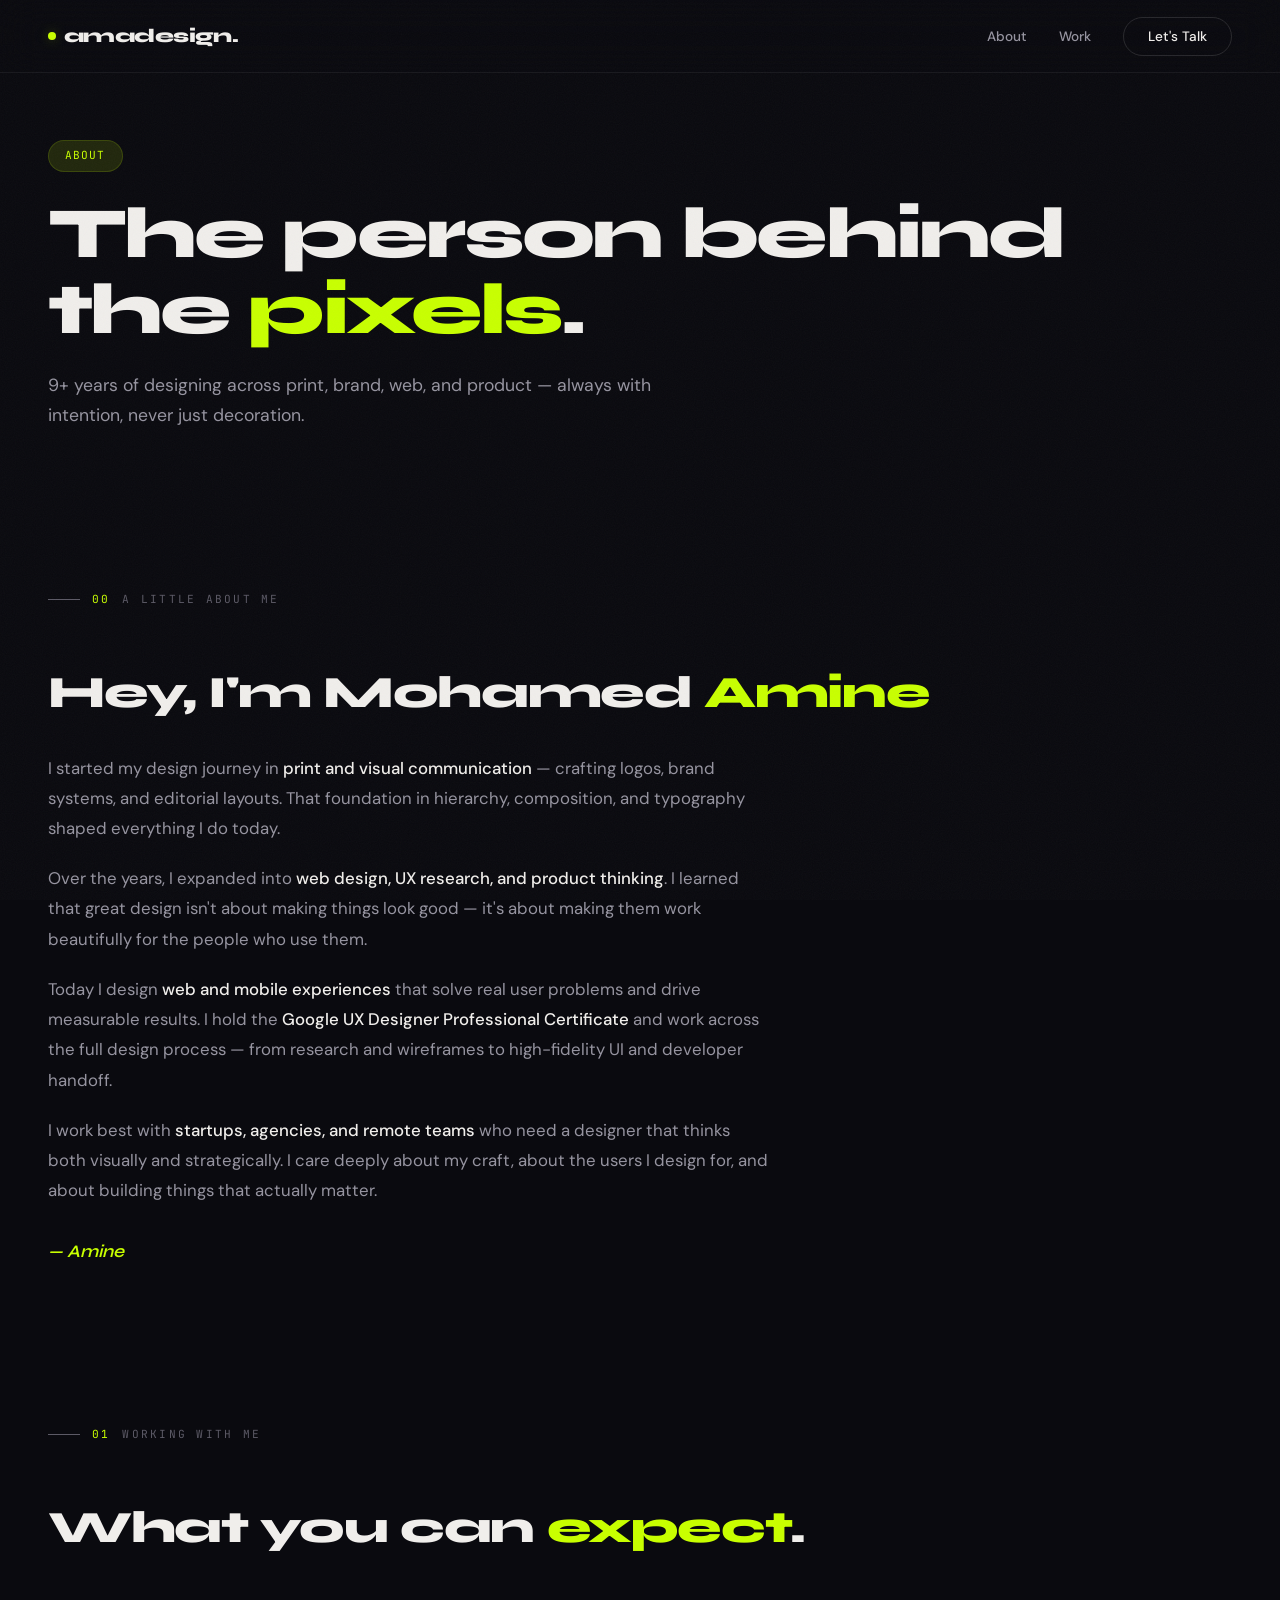
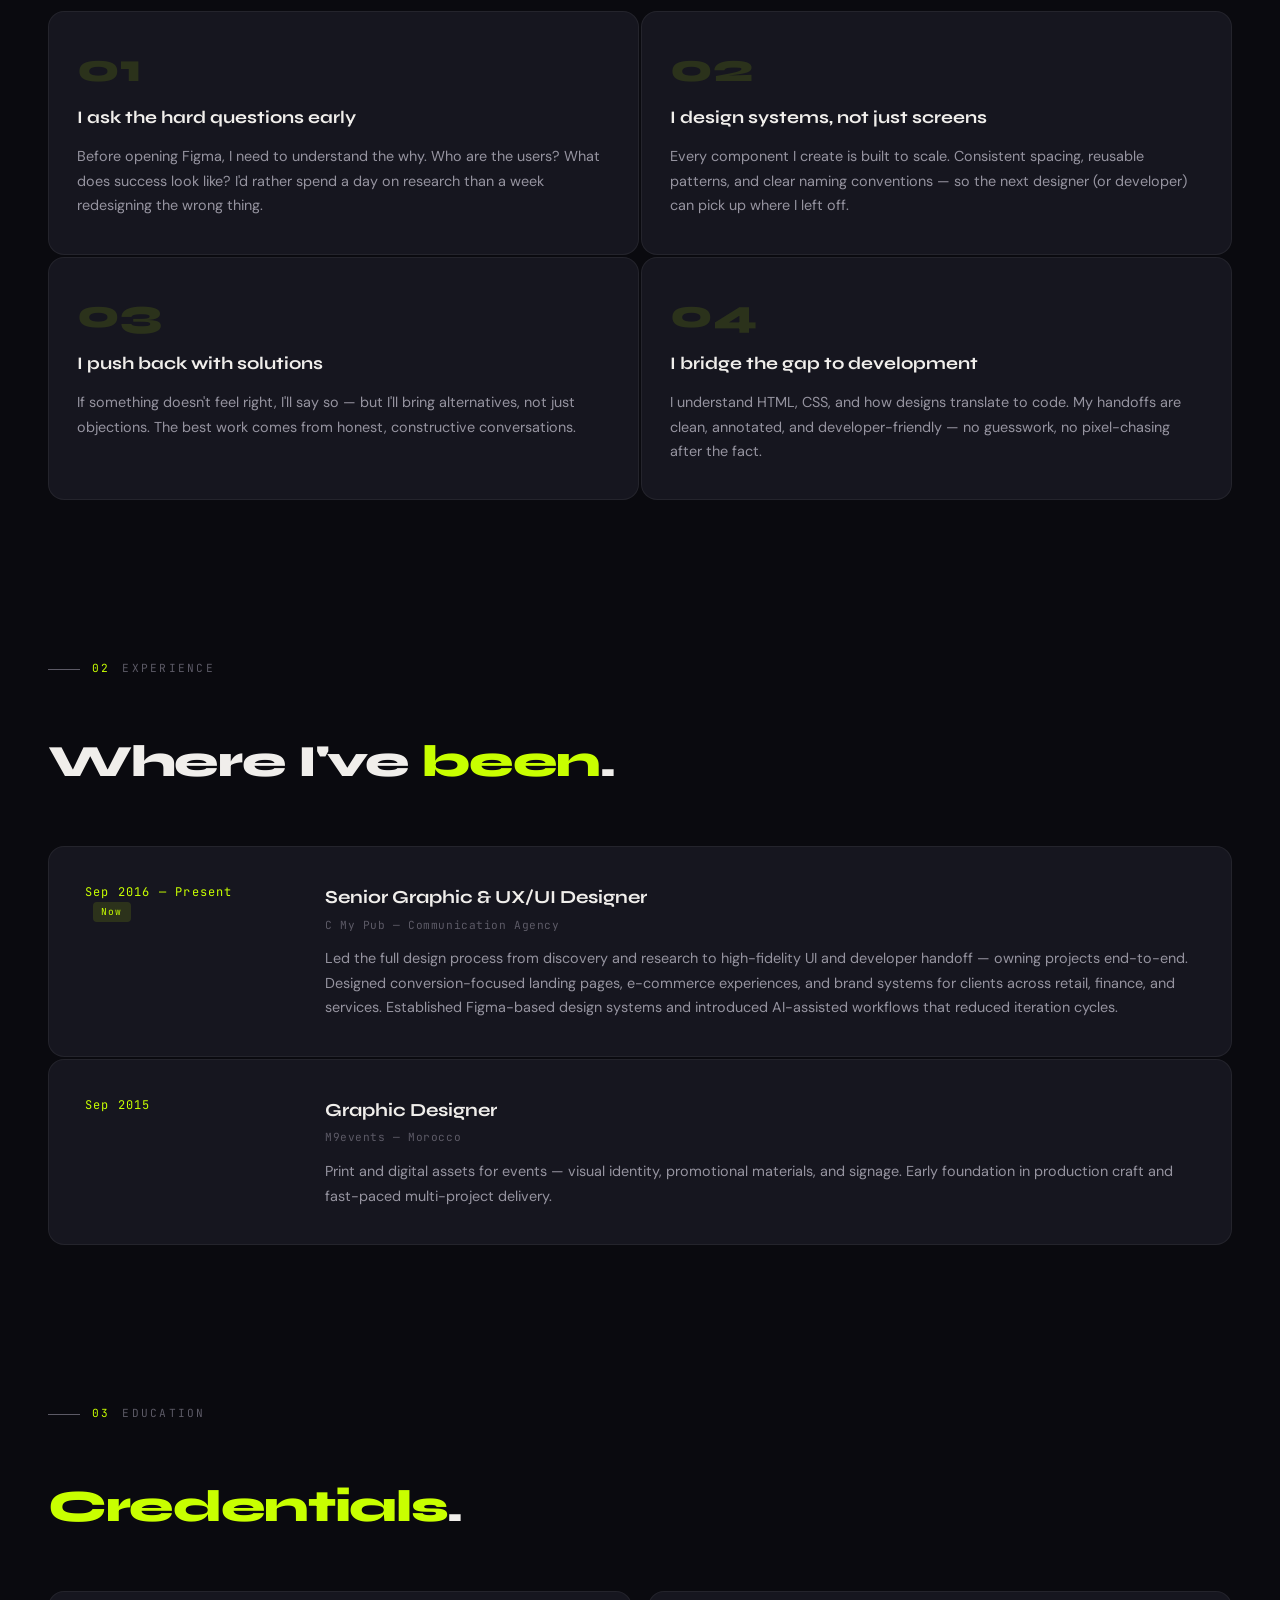
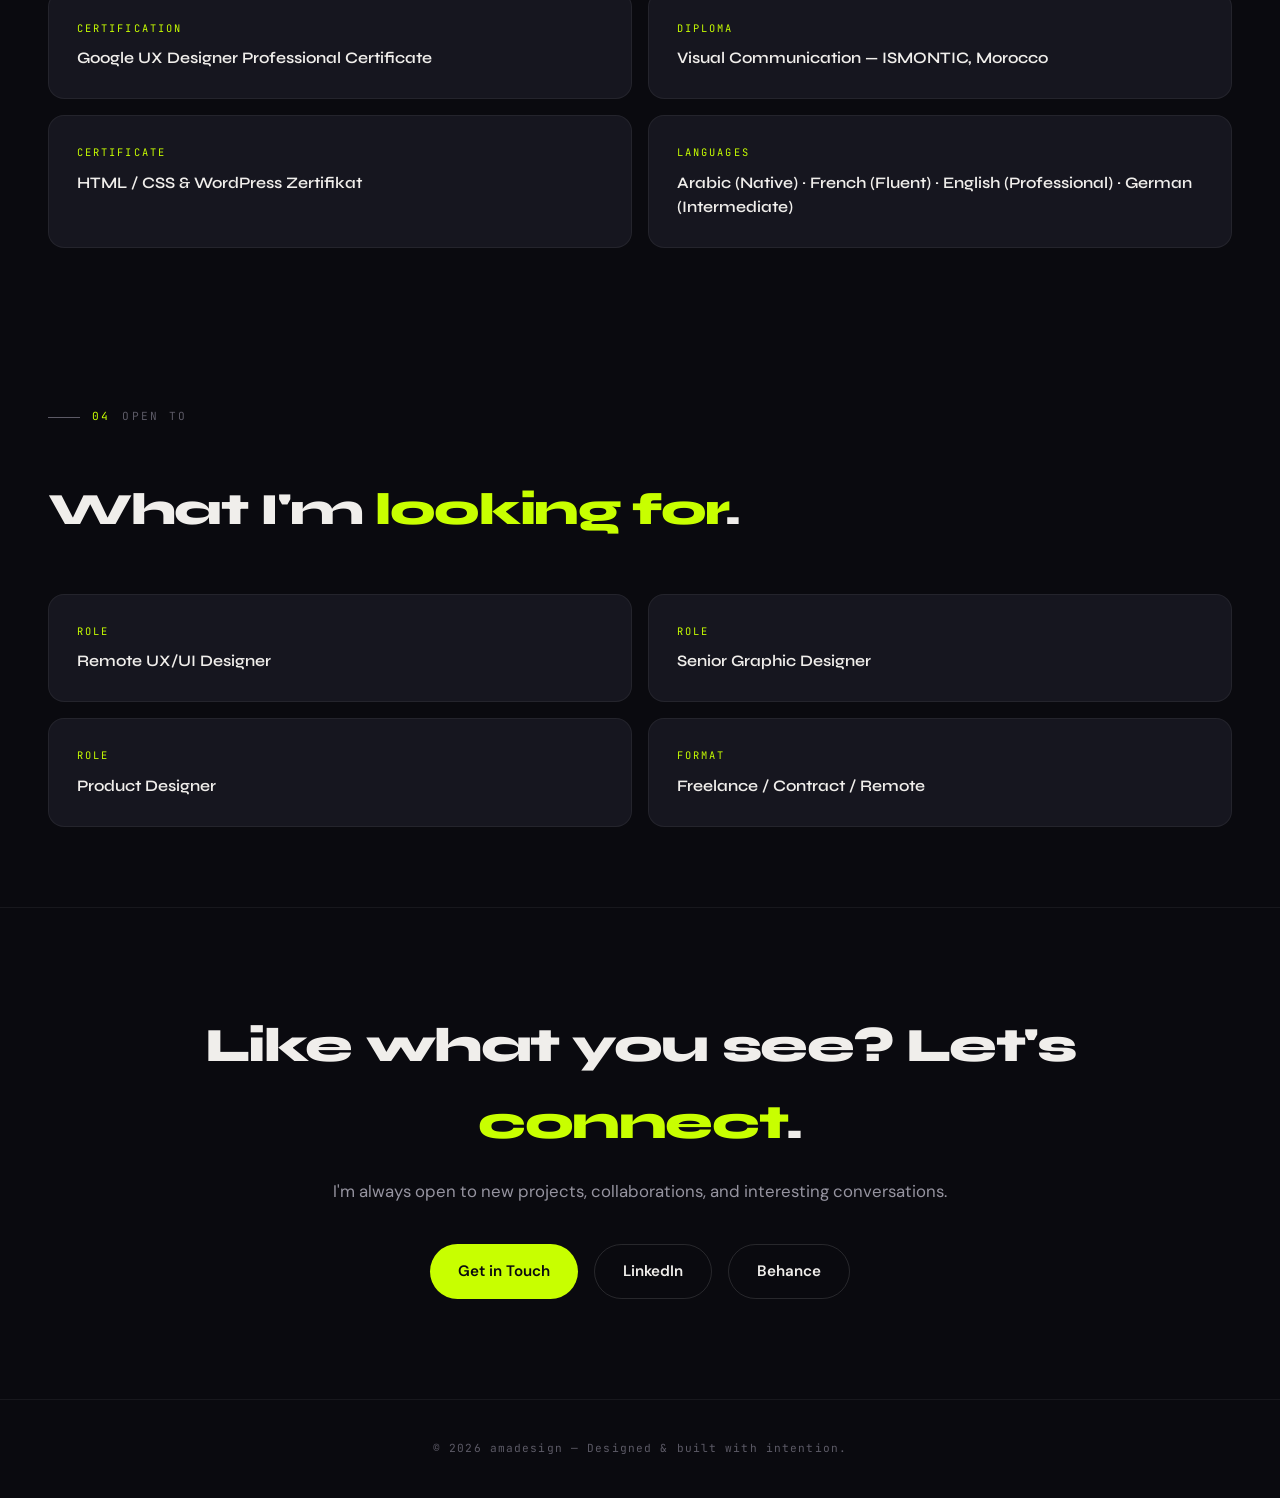
==== commit 47f8fc45: "update index and about" ====
--- a/about.html
+++ b/about.html
@@ -133,9 +133,7 @@
     <div class="navbar-inner">
       <a href="index.html" class="logo"><span class="logo-dot"></span> amadesign.</a>
       <ul class="nav-links" id="navLinks">
-        <li><a href="index.html">Home</a></li>
         <li><a href="about.html">About</a></li>
-        <li><a href="index.html#services">Services</a></li>
         <li><a href="index.html#work">Work</a></li>
         <li><a href="index.html#contact" class="nav-cta">Let's Talk</a></li>
       </ul>
@@ -202,27 +200,19 @@
       <h2>Where I've <span class="accent">been</span>.</h2>
       <div class="timeline">
         <div class="timeline-item">
-          <div><div class="timeline-date">2023 — Present <span class="now-badge">Now</span></div></div>
+          <div><div class="timeline-date">Sep 2016 — Present <span class="now-badge">Now</span></div></div>
           <div>
-            <div class="timeline-title">Freelance UX/UI & Graphic Designer</div>
-            <div class="timeline-subtitle">Remote — Startups, Agencies & Brands</div>
-            <div class="timeline-desc">End-to-end product design, brand identities, and conversion-optimized web experiences. Working with international clients across SaaS, e-commerce, education, and wellness.</div>
+            <div class="timeline-title">Senior Graphic & UX/UI Designer</div>
+            <div class="timeline-subtitle">C My Pub — Communication Agency</div>
+            <div class="timeline-desc">Led the full design process from discovery and research to high-fidelity UI and developer handoff — owning projects end-to-end. Designed conversion-focused landing pages, e-commerce experiences, and brand systems for clients across retail, finance, and services. Established Figma-based design systems and introduced AI-assisted workflows that reduced iteration cycles.</div>
           </div>
         </div>
         <div class="timeline-item">
-          <div><div class="timeline-date">2019 — 2023</div></div>
+          <div><div class="timeline-date">Sep 2015</div></div>
           <div>
-            <div class="timeline-title">Graphic Designer & Brand Consultant</div>
-            <div class="timeline-subtitle">Agency & Client-side Projects</div>
-            <div class="timeline-desc">Visual identity systems, print design, motion graphics, and marketing collateral. Built brand guidelines for 15+ companies across diverse industries.</div>
-          </div>
-        </div>
-        <div class="timeline-item">
-          <div><div class="timeline-date">2016 — 2019</div></div>
-          <div>
-            <div class="timeline-title">Visual Communication Designer</div>
-            <div class="timeline-subtitle">Print & Editorial Design</div>
-            <div class="timeline-desc">Where it all started — editorial layouts, typography systems, logo design, and print production. Built the foundation in hierarchy and composition.</div>
+            <div class="timeline-title">Graphic Designer</div>
+            <div class="timeline-subtitle">M9events — Morocco</div>
+            <div class="timeline-desc">Print and digital assets for events — visual identity, promotional materials, and signage. Early foundation in production craft and fast-paced multi-project delivery.</div>
           </div>
         </div>
       </div>
@@ -236,9 +226,23 @@
       <h2><span class="accent">Credentials</span>.</h2>
       <div class="creds-grid">
         <div class="cred-card"><div class="cred-label">Certification</div><div class="cred-value">Google UX Designer Professional Certificate</div></div>
-        <div class="cred-card"><div class="cred-label">Degree</div><div class="cred-value">Bachelor's in Visual Communication & Graphic Design</div></div>
-        <div class="cred-card"><div class="cred-label">Specialization</div><div class="cred-value">UX Research, Information Architecture & Usability Testing</div></div>
-        <div class="cred-card"><div class="cred-label">Continuous Learning</div><div class="cred-value">AI-Assisted Design Workflows & Prompt Engineering</div></div>
+        <div class="cred-card"><div class="cred-label">Diploma</div><div class="cred-value">Visual Communication — ISMONTIC, Morocco</div></div>
+        <div class="cred-card"><div class="cred-label">Certificate</div><div class="cred-value">HTML / CSS & WordPress Zertifikat</div></div>
+        <div class="cred-card"><div class="cred-label">Languages</div><div class="cred-value">Arabic (Native) · French (Fluent) · English (Professional) · German (Intermediate)</div></div>
+      </div>
+    </div>
+  </section>
+
+  <!-- ── Open To ── -->
+  <section class="content-section reveal">
+    <div class="container">
+      <div class="section-label"><span class="num">04</span> Open to</div>
+      <h2>What I'm <span class="accent">looking for</span>.</h2>
+      <div class="creds-grid">
+        <div class="cred-card"><div class="cred-label">Role</div><div class="cred-value">Remote UX/UI Designer</div></div>
+        <div class="cred-card"><div class="cred-label">Role</div><div class="cred-value">Senior Graphic Designer</div></div>
+        <div class="cred-card"><div class="cred-label">Role</div><div class="cred-value">Product Designer</div></div>
+        <div class="cred-card"><div class="cred-label">Format</div><div class="cred-value">Freelance / Contract / Remote</div></div>
       </div>
     </div>
   </section>
